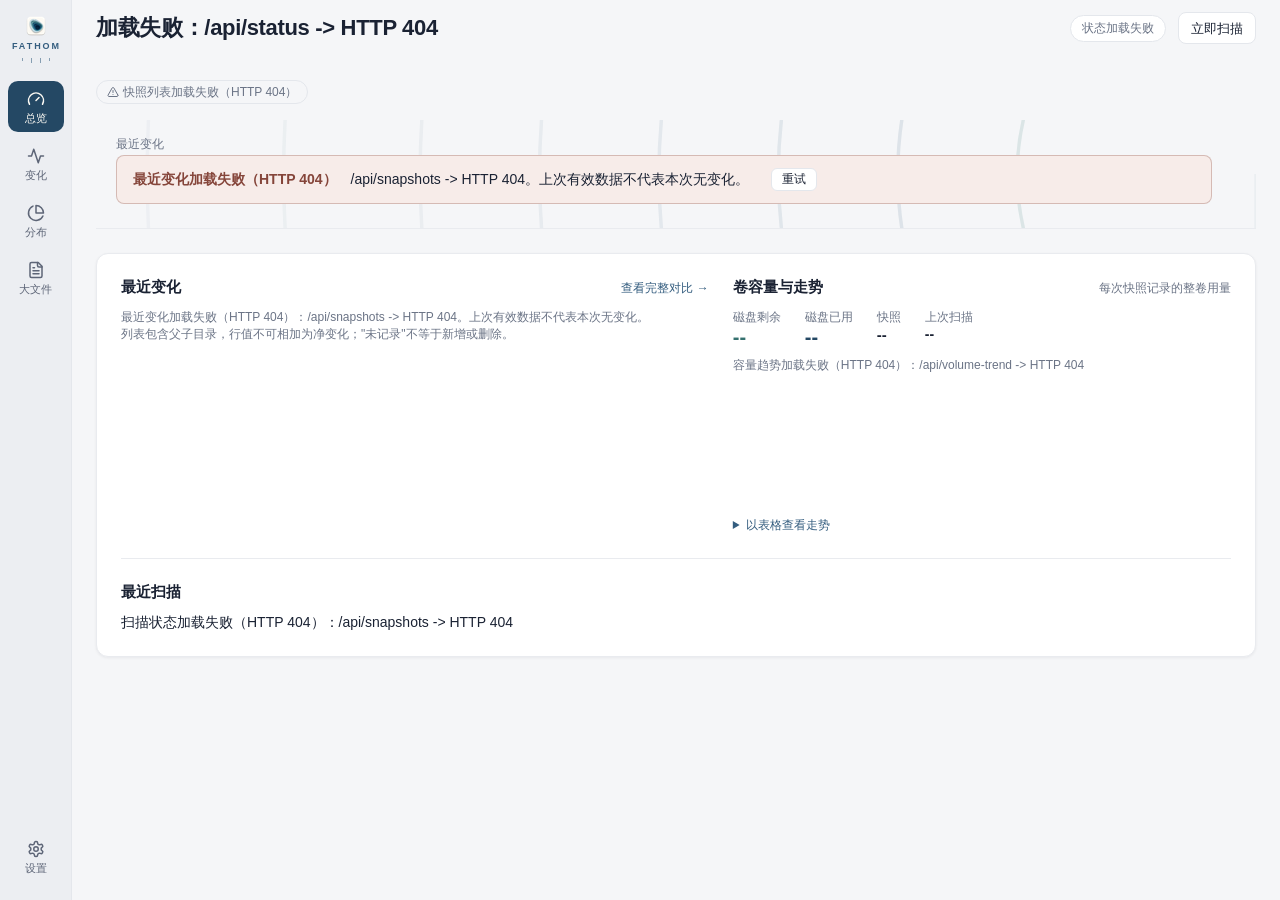
==== frontend/index.html @ 3d3bdd6b "feat(settings): 范围与覆盖分区与首次启用引导 (ISS-156) 设置新增「范围与覆盖」分区（左导航，排在监控之后），消费 ISS-155 的 GET /api/storage/dis" ====
<!DOCTYPE html>
<html lang="zh-CN">
<head>
<meta charset="UTF-8">
<meta name="viewport" content="width=device-width, initial-scale=1.0">
<title>Fathom</title>
<link rel="icon" type="image/svg+xml" href="favicon.svg">
<link rel="apple-touch-icon" href="apple-touch-icon.png">
<link rel="stylesheet" href="style.css">
</head>
<body>
<div class="app-shell">

  <!-- 侧边导航（图标由 icons.js 注入，无 emoji —— DEC-010） -->
  <nav class="sidenav" aria-label="主导航">
    <!-- ISS-085 品牌站位：深度环字标（icons.js 注入）+ 微字标 + 短深度刻度 -->
    <div class="sidenav-brand">
      <div id="brand-icon"></div>
      <span class="brand-word" aria-hidden="true">FATHOM</span>
      <span class="brand-ruler" aria-hidden="true"></span>
    </div>
    <a href="#/overview" data-page="overview" class="nav-item" aria-current="page">
      <span class="nav-icon" data-icon="gauge"></span><span class="nav-label">总览</span>
    </a>
    <a href="#/changes" data-page="changes" class="nav-item">
      <span class="nav-icon" data-icon="activity"></span><span class="nav-label">变化</span>
    </a>
    <a href="#/browse" data-page="browse" class="nav-item">
      <span class="nav-icon" data-icon="pie"></span><span class="nav-label">分布</span>
    </a>
    <a href="#/bigfiles" data-page="bigfiles" class="nav-item">
      <span class="nav-icon" data-icon="fileText"></span><span class="nav-label">大文件</span>
    </a>
    <div class="sidenav-spacer"></div>
    <a href="#/settings" data-page="settings" class="nav-item">
      <span class="nav-icon" data-icon="settings"></span><span class="nav-label">设置</span>
    </a>
  </nav>

  <!-- 主区 -->
  <div class="main-area">
    <!-- ISS-105（ISS-104 候选合同）：页头锚点品牌位与深度刻度带移除——
         与侧栏品牌位相邻重复（审计反例）；页标题 22px 字阶、全局扫描
         按钮降为次级描边（不压当前页主任务，实心主按钮每视口至多一个） -->
    <header class="topbar">
      <h1 id="page-title">总览</h1>
      <div class="topbar-right">
        <span class="scan-badge" id="scan-badge">--</span>
        <button id="btn-scan" class="btn">立即扫描</button>
      </div>
    </header>

    <main class="page-container">

      <!-- ===== 总览（ISS-106：变化优先、状态可见——先回答变化，再给图表证据。
           顺序 = 质量行（数据时间/范围/覆盖）→ 主结论区（28px 一级结论，
           等深线母题全页仅此处）→ 最近变化表（980×640 首屏内）→
           卷容量读数与迷你走势（次级）→ 最近扫描。
           四张等权读数卡按候选合同撤除，磁盘剩余/已用/快照数并入
           卷容量读数行；无快照/单快照/零变化/部分覆盖/请求失败五态
           在主结论区各有独立容器与下一步（等待型不当成失败）。 ===== -->
      <section class="page" id="page-overview">
        <div class="quality-line" id="overview-quality" aria-live="polite" aria-atomic="true"></div>
        <!-- 主结论区：本次比上次变化多少 + 定位入口；等深线背景（R3 母题）
             低对比同心圆自右缘发出，纯装饰、不参与交互（ISS-085 缺口语系） -->
        <div class="conclusion" id="overview-conclusion" data-test="overview-conclusion">
          <div class="brand-contour" aria-hidden="true">
            <svg viewBox="0 0 340 160" preserveAspectRatio="xMaxYMid slice" focusable="false">
              <circle cx="340" cy="80" r="70"  fill="none" stroke="#3e7e7c" stroke-opacity="0.14" stroke-width="1" pathLength="360" stroke-dasharray="310 50" stroke-dashoffset="20"/>
              <circle cx="340" cy="80" r="105" fill="none" stroke="#345d7f" stroke-opacity="0.12" stroke-width="1" pathLength="360" stroke-dasharray="310 50" stroke-dashoffset="20"/>
              <circle cx="340" cy="80" r="140" fill="none" stroke="#345d7f" stroke-opacity="0.105" stroke-width="1" pathLength="360" stroke-dasharray="310 50" stroke-dashoffset="20"/>
              <circle cx="340" cy="80" r="175" fill="none" stroke="#345d7f" stroke-opacity="0.09" stroke-width="1" pathLength="360" stroke-dasharray="310 50" stroke-dashoffset="20"/>
              <circle cx="340" cy="80" r="210" fill="none" stroke="#345d7f" stroke-opacity="0.075" stroke-width="1" pathLength="360" stroke-dasharray="310 50" stroke-dashoffset="20"/>
              <circle cx="340" cy="80" r="245" fill="none" stroke="#345d7f" stroke-opacity="0.06" stroke-width="1" pathLength="360" stroke-dasharray="310 50" stroke-dashoffset="20"/>
              <circle cx="340" cy="80" r="285" fill="none" stroke="#345d7f" stroke-opacity="0.05" stroke-width="1" pathLength="360" stroke-dasharray="310 50" stroke-dashoffset="20"/>
              <circle cx="340" cy="80" r="325" fill="none" stroke="#345d7f" stroke-opacity="0.04" stroke-width="1" pathLength="360" stroke-dasharray="310 50" stroke-dashoffset="20"/>
              <line x1="340" y1="80" x2="340" y2="160" stroke="#345d7f" stroke-opacity="0.05" stroke-width="1"/>
            </svg>
          </div>
          <div class="conclusion-main">
            <div id="conclusion-body" data-test="conclusion-body">
              <p class="conclusion-kicker">最近变化</p>
              <div class="state-wait"><span class="dr-loading" data-dr-spin aria-hidden="true"></span>正在读取最近变化…</div>
            </div>
            <!-- ISS-002A 三类覆盖说明挂载槽：与质量徽章/主结论同屏，不藏在图表或页尾之下 -->
            <div id="overview-coverage-slot" class="conclusion-foot"></div>
          </div>
          <div class="conclusion-actions" id="conclusion-actions"></div>
        </div>
        <!-- ISS-105 表面层级：总览内容收进单张 L1 白卡；内部 L2 分组
             （最近变化 / 卷容量与走势 并排或上下，最近扫描在页脚组） -->
        <div class="surface">
        <div class="ov-grid">
          <div class="panel" id="ov-panel-changes">
            <div class="panel-head">
              <h2 id="overview-summary-title">最近变化</h2>
              <a class="hint link" href="#/changes">查看完整对比 →</a>
            </div>
            <div id="overview-summary"><span class="dr-loading" data-dr-spin aria-hidden="true"></span>加载中…</div>
            <p class="hint" id="overview-summary-foot">列表包含父子目录，行值不可相加为净变化；"未记录"不等于新增或删除。</p>
          </div>
          <div class="panel" id="ov-panel-volume">
            <div class="panel-head"><h2>卷容量与走势</h2><p class="hint">每次快照记录的整卷用量</p></div>
            <!-- 原四张等权读数卡并入此处（ISS-104 候选 #1）；id 保留供 status.js 填充 -->
            <div class="vol-readout">
              <div class="readout"><span class="rl">磁盘剩余</span><span class="rv rv-ok" id="card-free">--</span></div>
              <div class="readout"><span class="rl">磁盘已用</span><span class="rv rv-used" id="card-used">--</span></div>
              <div class="readout"><span class="rl">快照</span><span class="rv rv-s" id="card-snaps">--</span></div>
              <div class="readout"><span class="rl">上次扫描</span><span class="rv rv-s rv-time" id="card-latest">--</span></div>
            </div>
            <div id="chart-volume" class="chart chart-mini"></div>
            <details class="tbl-toggle">
              <summary>以表格查看走势</summary>
              <div id="overview-volume-table" class="tbl-wrap"></div>
            </details>
          </div>
        </div>
        <div class="panel" id="ov-panel-scan">
          <div class="panel-head"><h2>最近扫描</h2></div>
          <div id="overview-scan-note" class="hint-line" aria-live="polite"><span class="dr-loading" data-dr-spin aria-hidden="true"></span>加载中…</div>
        </div>
        </div>
      </section>

      <!-- ===== 变化（ISS-094：页内二级导航——五分区 tab，默认比对明细） ===== -->
      <section class="page hidden" id="page-changes">
        <!-- 横向 tab 条（tabs.js 接线；sticky 在 page-container 顶部，ISS-082 合同不破） -->
        <nav class="page-tabs" aria-label="变化页分区导航" data-test="changes-tabs">
          <button type="button" class="page-tab" data-tab="detail" data-test="changes-tab-detail">比对明细</button>
          <button type="button" class="page-tab" data-tab="grown" data-test="changes-tab-grown">增长最多</button>
          <button type="button" class="page-tab" data-tab="shrunk" data-test="changes-tab-shrunk">缩减最多</button>
          <button type="button" class="page-tab" data-tab="added" data-test="changes-tab-added">新出现</button>
          <button type="button" class="page-tab" data-tab="removed" data-test="changes-tab-removed">消失</button>
        </nav>

        <!-- ISS-107：跨分区共享的对比上下文——基线/对比快照选择、状态行与
             净变化口径在所有明细分区（增长/缩减/新出现/消失）下保持可见，
             在任一分区改选日期都会自动重查，无需返回比对明细。 -->
        <!-- ISS-105 表面层级：tab 条为独立控件条（不套卡），对比上下文、
             各明细分区与页尾历史日报收进单张 L1 白卡，内部用分隔线分组 -->
        <div class="surface">
        <div class="panel diff-context" data-test="changes-diff-context">
          <div class="diff-context-row">
            <div class="controls">
              <label>基线 <select id="sel-a"></select></label>
              <label>对比 <select id="sel-b"></select></label>
            </div>
            <p id="diff-status" class="hint" role="status" aria-live="polite"><span class="dr-loading" data-dr-spin aria-hidden="true"></span>正在加载快照列表…</p>
          </div>
          <div class="net-line" id="changes-net" hidden></div>
        </div>

        <!-- AI 解读（ISS-035C）：位于净变化之后、变化表之前（方案 §7），
             跨明细 tab 常驻——解读绑定的是当前 a→b 区间，与二级 tab 无关。
             七主态（未启用/未分析/发送预览/运行中/完成/失败/过期）由
             changes.js 渲染进 #analysis-body；AI 不可用不影响上方基础事实。 -->
        <div class="panel panel-divided" id="analysis-panel" data-test="analysis-panel" hidden>
          <div class="panel-head">
            <h2><span data-icon-inline="sparkles"></span>AI 解读</h2>
            <p class="hint">由本机解读引擎基于已保存的快照事实生成；只读呈现，不执行模型输出的命令</p>
          </div>
          <div id="analysis-body" data-test="analysis-body">
            <p class="hint"><span class="dr-loading" data-dr-spin aria-hidden="true"></span>解读状态加载中…</p>
          </div>
        </div>

        <section class="page-tab-section" data-tab="detail" data-test="changes-section-detail">
          <div class="panel">
            <div class="panel-head">
              <h2>快照对比</h2>
              <div class="controls">
                <!-- ISS-148：同级筛选走 /api/diff/children 的 filter（all/changed），
                     不在本地重建筛选语义；changed 的隐藏说明由 changes.js 渲染 -->
                <select id="changes-filter" class="ctl-input tree-filter" data-test="changes-filter"
                        aria-label="同级行筛选">
                  <option value="all">全部同级行</option>
                  <option value="changed">仅变化（含变化后代）</option>
                </select>
                <input id="changes-search" class="ctl-input search" type="search"
                       placeholder="按路径过滤当前结果" aria-label="按路径过滤当前对比结果" autocomplete="off">
              </div>
            </div>
            <p class="hint">展开目录逐层看同级变化；点目录名看证据，点箭头展开，聚焦后用面包屑或 Esc 返回上级。</p>
            <!-- ISS-148：聚焦下钻的面包屑（根 → … → 当前聚焦，crumbs 样式复用分布页） -->
            <nav id="tree-crumbs" class="crumbs tree-crumbs" data-test="tree-crumbs" hidden
                 aria-label="当前聚焦位置"></nav>
            <!-- ISS-148：本级目录摘要（聚焦层的父行口径：累计值含全部后代，未知不渲染 0） -->
            <p class="hint tree-parent" id="tree-parent" data-test="tree-parent" hidden></p>
            <!-- ISS-148：筛选/搜索/降级的动态说明（被隐藏方向、只过滤已加载行等） -->
            <p class="hint" id="tree-note" data-test="tree-note" hidden></p>
            <p class="hint" id="changes-foot" hidden>目录大小为累计值（含全部后代），父行与子行不可相加；"未记录"与"首次记录"不是删除或新建的证据。</p>
            <div class="tbl-wrap">
              <table class="tbl tree-tbl" id="changes-table">
                <thead><tr>
                  <th><button class="th-sort" data-sort="name" type="button">目录</button></th>
                  <th class="num"><span class="th-plain">之前</span></th>
                  <th class="num"><button class="th-sort" data-sort="size" type="button">现在</button></th>
                  <th class="num"><button class="th-sort" data-sort="delta" type="button">净变化</button></th>
                  <th>状态</th>
                  <th><span class="visually-hidden">操作</span></th>
                </tr></thead>
                <tbody id="changes-body"></tbody>
              </table>
            </div>
          </div>
        </section>

        <section class="page-tab-section" data-tab="grown" data-test="changes-section-grown" hidden>
          <div class="panel">
            <div class="panel-head">
              <h2 class="grow"><span data-icon-inline="arrowUpRight"></span>增长最多</h2>
              <p class="hint">对比区间内增量最大的目录（Top 12）；行值不可相加为净变化</p>
            </div>
            <div id="chart-grown" class="chart"></div>
            <p class="hint">图表同源数据（Top 12）：</p>
            <table class="tbl" id="tbl-grown-top" aria-label="增长最多目录数据">
              <thead><tr><th>目录</th><th class="num">之前</th><th class="num">现在</th><th class="num">变化</th><th></th></tr></thead><tbody></tbody>
            </table>
          </div>
        </section>

        <section class="page-tab-section" data-tab="shrunk" data-test="changes-section-shrunk" hidden>
          <div class="panel">
            <div class="panel-head">
              <h2 class="shrink"><span data-icon-inline="arrowDownRight"></span>缩减最多</h2>
              <p class="hint">对比区间内减量最大的目录（Top 12）</p>
            </div>
            <div id="chart-shrunk" class="chart"></div>
            <p class="hint">图表同源数据（Top 12）：</p>
            <table class="tbl" id="tbl-shrunk-top" aria-label="缩减最多目录数据">
              <thead><tr><th>目录</th><th class="num">之前</th><th class="num">现在</th><th class="num">变化</th><th></th></tr></thead><tbody></tbody>
            </table>
          </div>
        </section>

        <section class="page-tab-section" data-tab="added" data-test="changes-section-added" hidden>
          <div class="panel">
            <div class="panel-head">
              <h2><span data-icon-inline="plus"></span>新出现的大目录</h2>
              <p class="hint">基线中不存在、对比时已 ≥100MB 的目录；"新出现"不等于新增数据</p>
            </div>
            <table class="tbl" id="tbl-added"><thead><tr><th>目录</th><th>大小</th><th></th></tr></thead><tbody></tbody></table>
          </div>
        </section>

        <section class="page-tab-section" data-tab="removed" data-test="changes-section-removed" hidden>
          <div class="panel">
            <div class="panel-head">
              <h2><span data-icon-inline="trash"></span>消失的目录</h2>
              <p class="hint">基线中存在、对比时已不存在的目录；缺失条目不是删除证据</p>
            </div>
            <table class="tbl" id="tbl-removed"><thead><tr><th>目录</th><th>曾占</th><th></th></tr></thead><tbody></tbody></table>
          </div>
        </section>

        <!-- 历史日报：五分区之外页尾常驻（跨 tab 的历史证据，与当前对比数据源不同） -->
        <div class="panel panel-divided">
          <div class="panel-head"><h2>历史日报</h2><p class="hint">每日扫描后自动生成，可回看任意一天</p></div>
          <div id="report-list" class="report-list"><span class="dr-loading" data-dr-spin aria-hidden="true"></span>加载中…</div>
          <div id="report-view" class="report-view hidden"></div>
        </div>
        </div>
        <!-- 目录详情侧栏（DESIGN：跨页共享，键盘 Esc 关闭，焦点返回触发行）；
             position:fixed 浮层（L3）——置于 surface 之外，避免表面容器的
             containment 改变其包含块 -->
        <aside id="changes-detail" class="changes-detail" hidden aria-label="目录详情"></aside>
      </section>

      <!-- ===== 分布（ISS-094：页内二级导航——分布图 / 目录浏览器两分区 tab；
           ISS-105 两分区收进单张 L1 白卡） ===== -->
      <section class="page hidden" id="page-browse">
        <nav class="page-tabs" aria-label="分布页分区导航" data-test="browse-tabs">
          <button type="button" class="page-tab" data-tab="sunburst" data-test="browse-tab-sunburst">占用分布</button>
          <button type="button" class="page-tab" data-tab="browser" data-test="browse-tab-browser">目录浏览器</button>
        </nav>

        <!-- ISS-159：分布页快照选择——占用分布与目录浏览器共源（两分区都指
             所选快照），默认最新；选择淘汰后可一键恢复 -->
        <div class="browse-snap-bar" data-test="browse-snapshot-bar">
          <label class="hint" for="browse-snap">快照</label>
          <select id="browse-snap" data-test="browse-snapshot-select" aria-label="选择要查看的快照"></select>
          <span class="hint" id="browse-snap-quality" data-test="browse-snapshot-quality"></span>
        </div>

        <div class="surface">
        <section class="page-tab-section" data-tab="sunburst" data-test="browse-section-sunburst">
          <div class="panel">
            <div class="panel-head"><h2 id="sunburst-title">占用分布</h2><p class="hint">点击扇区切换到目录浏览器并定位</p></div>
            <!-- ISS-107：默认图形的快照时点与根；数据不可知时如实显示"未知" -->
            <p class="hint" id="sunburst-context" data-test="sunburst-context">快照上下文加载中…</p>
            <div id="chart-sunburst" class="chart chart-lg"></div>
          </div>
        </section>

        <section class="page-tab-section" data-tab="browser" data-test="browse-section-browser" hidden>
          <div class="panel" id="browser-panel">
          <div class="panel-head">
            <h2>目录浏览器</h2>
            <div id="browser-meta" class="hint">--</div>
          </div>
          <nav class="crumbs" id="crumbs"></nav>
          <div class="browser-layout">
            <div class="browser-table-wrap">
              <table class="tbl" id="tbl-browse">
                <thead><tr><th>目录</th><th class="num">大小</th><th class="num" id="th-delta">较上快照</th><th class="num">占比</th><th></th></tr></thead>
                <tbody></tbody>
              </table>
            </div>
            <div class="browser-side">
              <h3 id="browser-trend-title">目录趋势</h3>
              <div id="chart-browser-trend" class="chart chart-sm"></div>
            </div>
          </div>
          </div>
        </section>
        </div>
        <!-- ISS-159：分布页目录详情（共用组件 distribution 单时点模式；
             position:fixed 浮层与 changes-detail 同理置于 surface 之外） -->
        <aside id="browse-detail" class="changes-detail" hidden aria-label="目录详情（所选快照时点）"></aside>
      </section>

      <!-- ===== 大文件（ISS-094 调研结论：天然单区块——一个查询表即整页，
           不加无意义 tab；与变化/分布的 tab 语言不冲突；ISS-105 单区块
           即单张 L1 白卡；ISS-151 目录详情与本页共用范围/模式/状态，
           查询仅由明确点击发起） ===== -->
      <section class="page hidden" id="page-bigfiles">
        <div class="surface">
        <div class="panel">
          <div class="panel-head">
            <h2>大文件</h2>
            <div class="controls">
              <label>范围 <input type="text" id="bf-path" placeholder="监控根（可留空）" spellcheck="false" style="width:220px" aria-label="查询目录（监控根内的绝对路径，留空为监控根）"></label>
              <label>模式
                <select id="bf-mode" aria-label="大文件查询模式">
                  <option value="recent" selected>近期修改</option>
                  <option value="largest">当前最大</option>
                </select>
              </label>
              <label>近 <input type="number" id="bf-days" value="7" min="1" max="90"> 天</label>
              <label>≥ <input type="number" id="bf-mb" value="100" min="1"> MB</label>
              <button id="btn-bigfiles" class="btn">查询</button>
            </div>
          </div>
          <p class="hint" style="margin:0 0 8px">点「查询」才开始（不后台遍历）；「近期修改」按近 N 天 mtime 过滤，「当前最大」按此刻 st_size 排序、不限修改时间——与历史快照 a→b 区间口径不同。查询进行中离开本页或改范围会自动取消。</p>
          <table class="tbl" id="tbl-bigfiles">
            <thead><tr><th class="num">大小</th><th>修改时间</th><th>文件</th><th></th></tr></thead>
            <tbody></tbody>
          </table>
        </div>
        </div>
      </section>

      <!-- ===== 设置（ISS-087：左导航 + 右 section，「关于」独立） ===== -->
      <section class="page hidden" id="page-settings">
        <div class="settings-layout">
          <!-- 左导航（vanilla JS 切 section；不依赖 hash 路由，URL hash 可选持久化） -->
          <nav class="settings-nav" aria-label="设置分区导航" data-test="settings-nav">
            <button type="button" class="settings-nav-item" data-section="monitoring"
                    aria-current="true" data-test="settings-nav-monitoring">
              <span class="settings-nav-icon" data-icon="scope"></span>
              <span class="settings-nav-label">监控</span>
            </button>
            <button type="button" class="settings-nav-item" data-section="scope"
                    data-test="settings-nav-scope">
              <span class="settings-nav-icon" data-icon="scope"></span>
              <span class="settings-nav-label">范围与覆盖</span>
            </button>
            <button type="button" class="settings-nav-item" data-section="schedule"
                    data-test="settings-nav-schedule">
              <span class="settings-nav-icon" data-icon="clock"></span>
              <span class="settings-nav-label">计划与通知</span>
            </button>
            <!-- ISS-111：权限分区——各权限状态可见 + 一键深链授权（放在
                 「计划与通知」之后、「高级与诊断」之前：前两者是用户级
                 日常设置，高级与诊断/关于是排障与元信息，权限随用户级组） -->
            <button type="button" class="settings-nav-item" data-section="permissions"
                    data-test="settings-nav-permissions">
              <span class="settings-nav-icon" data-icon="shield"></span>
              <span class="settings-nav-label">权限</span>
            </button>
            <!-- ISS-035C：AI 分析分区——Runtime 检测/选择/授权（用户裁决
                 2026-09-29：Claude Code 首推，其余候选如实列出自选）。
                 放在「权限」之后、「高级与诊断」之前：同属用户级日常设置。 -->
            <button type="button" class="settings-nav-item" data-section="analysis"
                    data-test="settings-nav-analysis">
              <span class="settings-nav-icon" data-icon="sparkles"></span>
              <span class="settings-nav-label">AI 分析</span>
            </button>
            <button type="button" class="settings-nav-item" data-section="advanced"
                    data-test="settings-nav-advanced">
              <span class="settings-nav-icon" data-icon="stethoscope"></span>
              <span class="settings-nav-label">高级与诊断</span>
            </button>
            <button type="button" class="settings-nav-item" data-section="about"
                    data-test="settings-nav-about">
              <span class="settings-nav-icon" data-icon="info"></span>
              <span class="settings-nav-label">关于</span>
            </button>
          </nav>

          <!-- 右分区容器：每个 <section> 是一个 IA 分区；
               同一时刻只有一个可见（display 切换不破坏 ISS-082 的滚动合同） -->
          <div class="settings-sections">
            <!-- 监控：监控范围 + 阈值 + 排除（ISS-069 排除列表编辑器挂此处）。
                 ISS-108（ISS-104 候选 #8）：当前值预填输入框、说明就近白话；
                 技术口径（settings.json 位置 / KB 入库含义）收进可展开说明，
                 默认不占主视野。 -->
            <section class="settings-section surface" data-section="monitoring"
                     id="settings-section-monitoring" aria-labelledby="settings-head-monitoring">
              <div class="panel">
                <div class="panel-head">
                  <h2 id="settings-head-monitoring">监控设置</h2>
                  <p class="hint">当前值已填入输入框；改动保存后生效</p>
                </div>
                <form id="config-form" class="config-form" novalidate>
                  <div class="cfg-row">
                    <label for="cfg-scan-root">监控根目录</label>
                    <div class="cfg-field">
                      <input class="ctl-input cfg-wide" id="cfg-scan-root" type="text"
                             autocomplete="off" spellcheck="false" placeholder="例如 /Users/你/项目">
                      <p class="cfg-override" data-test="cfg-scan-root-override" hidden></p>
                      <p class="cfg-desc">要追踪容量变化的文件夹。当前版本只监控一个根目录；
                        更改根目录会形成新数据集，历史对比将中断。</p>
                    </div>
                  </div>
                  <div class="cfg-row">
                    <label for="cfg-min-kb">入库阈值</label>
                    <div class="cfg-field">
                      <span class="cfg-input-unit">
                        <input class="ctl-input" id="cfg-min-kb" type="number" min="0" step="any"
                               autocomplete="off" placeholder="如 5120">
                        <span class="cfg-unit">KB</span>
                      </span>
                      <p class="cfg-desc">小于该值的目录不进入统计。</p>
                      <details class="cfg-details" data-test="cfg-min-kb-details">
                        <summary>这个阈值影响什么？</summary>
                        <p class="cfg-desc">输入单位为 KB（1 MB = 1024 KB）。「入库」指写入本地统计数据库：
                          小于该阈值的目录不进入统计，在变化表中显示为「未记录」——未记录不等于新增或删除。
                          <span data-test="cfg-min-kb-equiv"></span></p>
                      </details>
                    </div>
                  </div>
                  <div class="cfg-actions">
                    <button type="submit" id="btn-config-save" class="btn primary">保存设置</button>
                    <button type="button" id="btn-config-reset" class="btn">恢复默认值</button>
                  </div>
                  <details class="cfg-details" data-test="cfg-storage-details">
                    <summary>设置保存在哪里？保存失败会怎样？</summary>
                    <p class="cfg-desc">保存到本机运行根目录的 settings.json 文件（具体路径见
                      「高级与诊断 → 运行信息」）。保存失败时当前生效值保持不变，输入框会恢复为当前生效值；
                      留空的字段不会被修改；被环境变量或启动参数覆盖的字段会单独标注，保存不会改变其当前生效值；
                      「恢复默认值」只把默认值填入输入框，仍需点击「保存设置」才会写入。</p>
                  </details>
                </form>
                <p id="config-effective" class="hint" hidden></p>
                <p id="config-feedback" class="hint" hidden></p>
              </div>
              <!-- ISS-069 排除列表编辑器挂载点（运行期由 settings.js 注入） -->
              <div id="settings-monitor-extra"></div>
              <!-- ISS-111：原监控分区末尾的「权限与覆盖」卡（ISS-091）数据已
                   迁入「权限」分区，原位置留一行交叉说明，避免两处重复。 -->
              <div class="panel perm-crossref">
                <p class="hint" data-test="perm-crossref-note">最近扫描的读取受限与消失目录情况已移至「权限」分区。</p>
                <button type="button" class="btn perm-crossref-btn" id="btn-goto-permissions"
                        data-test="perm-crossref-goto-btn">前往权限分区</button>
              </div>
            </section>

            <!-- ISS-156 范围与覆盖：容器/卷发现 + 范围选择 + 计划预览 + 保存（只影响下一轮）
                 + 首次启用引导（首扫为独立明确动作）。面板内容由 settings.js 按真实
                 discovery/plan/scope 载荷渲染，静态区只提供壳与无脚本兜底说明。 -->
            <section class="settings-section surface" data-section="scope"
                     id="settings-section-scope" aria-labelledby="settings-head-scope" hidden>
              <div class="panel">
                <div class="panel-head">
                  <h2 id="settings-head-scope">范围与覆盖</h2>
                  <p class="hint">选择要监控的范围与覆盖方式；保存只影响下一轮计划，不会立即扫描</p>
                </div>
                <div id="scope-panel" data-test="scope-panel">
                  <p class="hint">正在读取容器与卷信息…</p>
                </div>
              </div>
            </section>

            <!-- 计划与通知：扫描计划 + 保存确认 + 通知阈值 + 扫描运行历史 + 授权状态 + 后台自启 -->
            <section class="settings-section surface" data-section="schedule"
                     id="settings-section-schedule" aria-labelledby="settings-head-schedule" hidden>
              <div class="panel">
                <div class="panel-head">
                  <h2 id="settings-head-schedule">计划与通知</h2>
                  <p class="hint">扫描时间与低空间提醒阈值</p>
                </div>
                <form id="schedule-form" class="config-form" novalidate>
                  <div class="cfg-row">
                    <label for="cfg-scan-time">计划时间</label>
                    <div class="cfg-field">
                      <input class="ctl-input" id="cfg-scan-time" type="text" inputmode="numeric"
                             autocomplete="off" placeholder="如 21:30">
                      <p class="cfg-desc">每天在这个时间自动扫描；修改保存后，已安装的后台计划需重新安装才按新时间运行。</p>
                    </div>
                  </div>
                  <div class="cfg-row">
                    <label for="cfg-free-alert-gb">低空间提醒阈值</label>
                    <div class="cfg-field">
                      <span class="cfg-input-unit">
                        <input class="ctl-input" id="cfg-free-alert-gb" type="number" min="0" step="any"
                               autocomplete="off" placeholder="如 10">
                        <span class="cfg-unit">GB</span>
                      </span>
                      <p class="cfg-desc">磁盘剩余空间低于该值时发出提醒；只影响提醒，不改变采集的数据。</p>
                    </div>
                  </div>
                  <div class="cfg-actions">
                    <button type="submit" id="btn-schedule-save" class="btn primary">保存计划与通知</button>
                  </div>
                </form>
              </div>
              <!-- 扫描运行历史（ISS-028 m3）+ 权限与覆盖（ISS-002A）+ 后台自启（ISS-010B）挂载点 -->
              <div id="settings-schedule-extra">
                <div class="panel">
                  <div class="panel-head"><h2>扫描运行历史</h2><p class="hint">最近 5 条扫描结果、来源与说明</p></div>
                  <div id="scan-history" class="hint-line"><span class="dr-loading" data-dr-spin aria-hidden="true"></span>加载中…</div>
                </div>
              </div>
            </section>

            <!-- 权限（ISS-111）：各权限当前状态 + 一键深链授权。三项卡由
                 settings.js 注入 #settings-permissions-extra（与既有面板同模式）：
                 完全磁盘访问（只读探测三态 + 最近扫描受限/消失引用）、通知
                 （最近一次扫描 notification_status）、后台计划（交叉引导，
                 不重复实现）。深链经既有 opener 权限；浏览器态降级为路径文字。 -->
            <section class="settings-section surface" data-section="permissions"
                     id="settings-section-permissions" aria-labelledby="settings-head-permissions" hidden>
              <div class="panel">
                <div class="panel-head">
                  <h2 id="settings-head-permissions">权限</h2>
                  <p class="hint">各权限的当前状态与授权入口；macOS 不允许应用自提权，授权需你在系统设置完成</p>
                </div>
              </div>
              <div id="settings-permissions-extra"></div>
            </section>

            <!-- AI 分析（ISS-035C）：检测/选择/授权由 settings.js 注入
                 #settings-analysis-extra（与既有面板同模式）。检测只经用户
                 点击触发；候选按后端能力门如实展示，不隐藏不可用项。 -->
            <section class="settings-section surface" data-section="analysis"
                     id="settings-section-analysis" aria-labelledby="settings-head-analysis" hidden>
              <div class="panel">
                <div class="panel-head">
                  <h2 id="settings-head-analysis">AI 分析</h2>
                  <p class="hint">变化页的 AI 解读由本机命令行引擎完成；在此检测可用引擎并授权使用</p>
                </div>
              </div>
              <div id="settings-analysis-extra"></div>
            </section>

            <!-- 高级与诊断：ISS-083 折叠区原样迁入；运行信息表 + 服务管理面板在此 section 下 -->
            <section class="settings-section surface" data-section="advanced"
                     id="settings-section-advanced" aria-labelledby="settings-head-advanced" hidden>
              <!-- 运行信息表（ISS-016A）+ 服务管理面板均经 settings.js 注入到此容器；
                   浏览器/开发态全量渲染，打包态按 ISS-083 收进折叠区 -->
              <div id="settings-advanced-extra">
                <div class="panel">
                  <div class="panel-head"><h2>运行信息</h2><p class="hint">来自本地服务的实际值，不含硬编码</p></div>
                  <table class="tbl" id="settings-table"><tbody></tbody></table>
                </div>
                <div class="panel">
                  <div class="panel-head"><h2>服务管理</h2></div>
                  <div class="settings-actions">
                    <p class="hint">定时扫描与常驻服务由 launchd 管理（com.maoscripts.fathom-*）。</p>
                    <p class="hint">卸载：<code>.venv/bin/python -m fathom uninstall</code>；重装：<code>install</code>。</p>
                    <p class="hint">修改计划时间后需重装计划才生效；数据与日报的实际位置见上方「运行信息」。</p>
                  </div>
                </div>
                <!-- ISS-089：页脚移除后，「API 文档」以一行小链接收进高级与
                     诊断区末尾——开发诊断入口，非日常内容（原页脚还带有
                     「本地运行 · 数据不出本机」文案，属营销性重复，不再保留） -->
                <p class="hint advanced-docs-link">
                  <a href="/docs" target="_blank" rel="noopener">API 文档</a>（本地服务的开发诊断用接口说明）
                </p>
              </div>
            </section>

            <!-- 关于：应用图标（位图）+ 版本 + 检查更新 + 项目简介 + 许可证 + 作者 -->
            <section class="settings-section surface" data-section="about"
                     id="settings-section-about" aria-labelledby="settings-head-about" hidden>
              <div class="panel about-panel" data-test="about-panel">
                <div class="about-head">
                  <!-- ISS-105：关于区 64px 品牌位改用正式应用图标位图
                       （app.js 经 [data-brand-img] 注入，icons.js brandImg） -->
                  <span class="about-mark" data-brand-img data-brand-size="64" aria-hidden="true"></span>
                  <div class="about-titles">
                    <h2 id="settings-head-about">关于 Fathom</h2>
                    <p class="about-version" data-test="about-version">Fathom <span data-test="about-version-num">—</span></p>
                  </div>
                </div>
                <p class="hint about-blurb">
                  macOS 目录容量历史追踪工具：记录哪些目录在增长，把最近变化与历史证据放在一起，
                  帮助理解空间去向。所有数据只存在你的机器上。
                </p>
                <!-- ISS-108：每项 = 键 + 值容器两节点成组（.about-meta-val 包住
                     值与附注）。修前 .about-meta li { display: contents } 把许可证
                     的三节点摊平进两列 grid，附注落入下一行键列，后续各项对角错位
                     （verify-results/ux-ui-audit-20260926/about-grid.json）。 -->
                <!-- ISS-108 + 09-27 走查裁决：作者信息（键值成组列表）与微信
                     二维码拆分为两个独立块——列表在左，二维码块在右（Folia
                     AboutSection 同款布局；窄视口换行不挤压）。 -->
                <div class="about-author-body">
                  <ul class="about-meta" data-test="about-meta">
                    <li>
                      <span class="about-meta-key">许可证</span>
                      <span class="about-meta-val">
                        <a href="../LICENSE" target="_blank" rel="noopener">Apache-2.0</a>
                        <span class="hint">（仓库根 LICENSE）</span>
                      </span>
                    </li>
                    <li>
                      <span class="about-meta-key">第三方声明</span>
                      <span class="about-meta-val">
                        <a href="https://github.com/cat-xierluo/Fathom/blob/main/NOTICES" target="_blank" rel="noopener">NOTICES</a>
                      </span>
                    </li>
                    <li>
                      <span class="about-meta-key">仓库</span>
                      <span class="about-meta-val">
                        <a href="https://github.com/cat-xierluo/Fathom" target="_blank" rel="noopener">cat-xierluo/Fathom</a>
                      </span>
                    </li>
                    <li>
                      <span class="about-meta-key">作者</span>
                      <span class="about-meta-val">杨卫薪律师</span>
                    </li>
                    <li>
                      <span class="about-meta-key">GitHub</span>
                      <span class="about-meta-val">
                        <a href="https://github.com/cat-xierluo" target="_blank" rel="noopener">github.com/cat-xierluo</a>
                      </span>
                    </li>
                  </ul>
                  <div class="about-wechat-card">
                    <img class="about-wechat-qr" src="assets/wechat-qr.png" width="96" height="96"
                         alt="微信二维码" loading="lazy"/>
                    <span class="about-wechat-label">微信 <span class="hint">ywxlaw</span></span>
                  </div>
                </div>
                <!-- 应用更新区（ISS-040B）从原 settings.js 的 updater 面板迁入 -->
                <div class="about-divider"></div>
                <div id="settings-about-extra"></div>
              </div>
            </section>
          </div>
        </div>
      </section>

    </main>
  </div>
</div>

<script src="vendor/echarts.min.js"></script>
<!-- 无构建链：原生 ES modules（ISS-027），模块文件全部本地同源 -->
<script type="module" src="app.js"></script>
</body>
</html>
---- frontend/style.css ----
/* Fathom v0.3 · R3 测深视觉签名（视觉合同见 docs/DESIGN.md「原型第三轮」，ISS-072）
 * 品牌色：低饱和「海沟蓝—矿物青」，仅用于主动作/当前选择/深度环；
 * 禁 emoji 与写实海洋元素。
 *
 * ISS-105 组件一致性落地（ISS-104 候选合同 + 用户 2026-09-27 四裁决）：
 *  - 品牌位：主窗口侧栏 24px 与关于页 64px 改用正式应用图标位图
 *    （frontend/assets/brand-icon-*.png，icons.js brandImg() 注入）；
 *    页头锚点/页头刻度带/h2 前刻度/四卡下装饰横线按候选移除；
 *    tray/favicon/加载环仍为深度环矢量（DEC-023 分工）。
 *  - 选中态两级：一级导航深潭墨实底保留（全站唯一深色选中态，
 *    ISS-092 用户认可）；二级（内容页 tab/设置分区）= 浅品牌底
 *    rgba(52,93,127,.10) + 海沟蓝文字（2026-09-27 用户走查裁决：
 *    去除短刻度竖线）。
 *  - 按钮族：实心主按钮 36px 每视口至多一个（归属当前页主任务）；
 *    全局扫描与排除列表保存固定次级描边 32px。
 *  - 字阶 token：display 28 / h1 22 / h2 15 / body 14 / table 13 / hint 12
 *    （9px 仅品牌位字标、11px 导航标签）；间距 8pt 栅格 --sp*。
 *  - 表面层级：L0 --bg → L1 每页一张白卡（.surface）→ L2 分组靠
 *    hairline 分隔线，不再各自套白卡描边 → L3 浮层。
 *
 * 语义色（ISS-084）：全部从 DEC-023 深潭色彩体系派生，低饱和仪器风，
 * 不再使用游离于体系外的鲜红/鲜绿：
 *  - 增长 --grow   沉积赭 #7c563c：海沟蓝(210°)的暖对位(≈25°)，饱和度/
 *                  明度对齐矿物青；「需关注但克制」。
 *  - 缩减/成功 --ok 深矿物青 #35716f：矿物青加深一档的文本安全档；
 *                  「释放/确认」同属矿物青族。
 *  - 已用 --used   深潭墨 #244864：海沟蓝向午夜蓝(#0f2a3d)方向加深 40%；
 *                  「数据事实，不警示」。
 *  - 告警 --alert  赭红 #9a4f3b：沉积赭同族偏红一档；磁盘低空间/将满时才出现。
 *  - 警告 --warn   深琥珀 #7a5c2e：部分覆盖/未记录等中间态。
 *  - 错误 --danger 铁锈红 #85453a：告警族再加深；失败/受限/表单错误。
 * 磁盘剩余正常态 = 矿物青文本档（见 #card-free）；仅低于阈值切换 --alert。
 * 文本语义色对白底对比度均 ≥4.5:1（见 PR 对照表）；图形/圆点用途另注。 */

:root {
  --bg: #f5f6f8;
  --card: #ffffff;
  --sidebar: #eceef2;        /* 侧栏材质：与工作区轻微背景差异（R3） */
  --border: #e4e7ec;
  --hairline: #e9ebef;       /* ISS-105：L1 白卡边线/L2 分组分隔线（ISS-104 候选 token） */
  --text: #1a2233;
  --muted: #6b7486;
  /* 品牌强调（低饱和）：海沟蓝承担主动作/当前选择/深度环主体，
   * 矿物青只作深度环的探针与刻度点缀 */
  --trench: #345d7f;
  --mineral: #3e7e7c;
  --primary: #345d7f;
  /* 语义色（ISS-084 派生说明见文件头注释） */
  --grow: #7c563c;           /* 增长：沉积赭（海沟蓝暖对位） */
  --ok: #35716f;             /* 成功/缩减：深矿物青（mineral 文本档） */
  --used: #244864;           /* 磁盘已用：深潭墨（trench→午夜蓝 40%） */
  --alert: #9a4f3b;          /* 低空间告警：赭红 */
  --warn: #7a5c2e;           /* 中间态警告：深琥珀 */
  --warn-dot: #b08a3e;       /* 警告圆点：琥珀亮档（非文本） */
  --danger: #85453a;         /* 错误：铁锈红 */
  --sel: #e8edf2;
  --nav-idle-fg: #5d6577;   /* ISS-095 导航非选中专用：--muted 加深一档，对侧栏 #eceef2 5.03:1 / 白卡 5.84:1（均 ≥4.5:1；--muted 原为 4.05:1） */
  --nav-active-fg: #fcfaf4;  /* ISS-092 导航选中深底前景：象牙白，对 --used 对比 9.2:1 */
  --shadow: 0 1px 3px rgba(16, 24, 40, 0.06);
  --sidenav-w: 72px;
  /* ISS-105 字阶 token（ISS-104 候选合同，对齐 DESIGN「视觉系统目标」既有刻度） */
  --fs-display: 28px;  /* 主结论数字（每页至多一处，归 ISS-106 总览层级） */
  --fs-h1: 22px;       /* 页标题 */
  --fs-h2: 15px;       /* 区块标题（无刻度前缀） */
  --fs-body: 14px;     /* 正文 */
  --fs-table: 13px;    /* 表体/按钮/输入框 */
  --fs-hint: 12px;     /* 辅助口径/表头/脚注（9px 仅品牌位字标） */
  /* ISS-105 间距 token（8pt 栅格；--sp5 20px 为半步，候选合同 conclusion
   * padding 用——ISS-104 候选 token 表原文） */
  --sp1: 4px; --sp2: 8px; --sp3: 12px; --sp4: 16px; --sp5: 20px; --sp6: 24px; --sp8: 32px;
  /* 二级选中态浅品牌底（ISS-104 候选：--primary 同源派生用法，非新色；
   * 2026-09-27 用户走查裁决：去除短刻度竖线，仅保留此底 + 海沟蓝文字） */
  --subsel-bg: rgba(52, 93, 127, 0.10);
}

* { box-sizing: border-box; }

/* ISS-082：应用壳固定布局。文档级滚动归零（html/body 不可滚），
 * 只有 .page-container 内容区独立滚动，约束以下布局问题：
 *  1) app-shell(100vh) 之外还有页脚，文档恒比视口高一截，
 *     短内容页也能滚出内容范围出现空白（含 WebView 橡皮筋放大）；
 *  2) 侧栏原先 sticky 的约束底边是 app-shell 底边，滚动进入页脚段
 *     时被顶出视口，按钮随文档滚动位移。 */
/* ISS-114：固定根布局避免文档滚动，CSS none 约束支持该属性的引擎。
 * WKWebView 原生回弹由桌面壳另作能力检测和初始化；此布局规则本身
 * 不能证明 macOS 物理手势不会带动整个 WebView。 */
html, body {
  position: fixed;
  inset: 0;
  width: 100%;
  height: 100%;
  overflow: hidden;
  overscroll-behavior: none;
}

body {
  margin: 0;
  background: var(--bg);
  color: var(--text);
  font-family: -apple-system, BlinkMacSystemFont, "PingFang SC", "Helvetica Neue", sans-serif;
  font-size: 14px;
  font-variant-numeric: tabular-nums;  /* 仪器风：全站数字等宽对齐（ISS-072） */
}

/* ===== 图标（内联 SVG，DEC-010：无 emoji） ===== */

.icon {
  display: inline-flex; align-items: center; justify-content: center;
  vertical-align: -2px; flex: none;
}
.icon svg { width: 100%; height: 100%; display: block; }

/* ISS-105 品牌站位：侧栏（主窗口唯一品牌位）= 正式应用图标位图 24px
 * + 微字标 + 短深度刻度，全部纯装饰；位图由 app.js 注入（#brand-icon，
 * icons.js brandImg()，srcset 2x 资产保证高 DPR 轮廓可辨）。 */
.sidenav-brand {
  display: flex; flex-direction: column; align-items: center; justify-content: center;
  gap: 4px; margin-bottom: 12px; color: var(--trench);
}
.brand-word {
  font-size: 9px; font-weight: 600; letter-spacing: 0.22em; text-indent: 0.22em; /* 字距补偿：末字符字距收回使视觉居中 */
  color: var(--trench); user-select: none; line-height: 1;
}
/* 短深度刻度（R3 母题，候选收敛后刻度母题三处之一）：4 根等距竖刻度，
 * 两侧短中间长——测深标尺片段 */
.brand-ruler {
  width: 28px; height: 5px; margin-top: 3px; opacity: 0.55;
  background:
    linear-gradient(var(--trench), var(--trench)) left 0 top 0 / 1px 3px no-repeat,
    linear-gradient(var(--trench), var(--trench)) left 9px top 0 / 1px 5px no-repeat,
    linear-gradient(var(--trench), var(--trench)) left 18px top 0 / 1px 5px no-repeat,
    linear-gradient(var(--trench), var(--trench)) right 0 top 0 / 1px 3px no-repeat;
}
/* 品牌位图（ISS-105）：正式应用图标（squircle 自带透明圆角），容器只管
 * 尺寸；不叠加任何染色/动画 */
#brand-icon .brand-img { display: block; }
.nav-icon { display: flex; align-items: center; justify-content: center; height: 20px; }

/* ===== 应用壳：侧导航 + 主区（ISS-082：固定壳，内容区独立滚动） ===== */

.app-shell { display: flex; height: 100%; }

.sidenav {
  width: var(--sidenav-w);
  background: var(--sidebar);
  border-right: 1px solid var(--border);
  display: flex; flex-direction: column; align-items: center;
  padding: 14px 0 18px; gap: 6px;
  /* ISS-082：不再依赖 sticky 补偿——壳不可滚，侧栏在任何内容高度与
   * 滚动位置下零位移 */
  height: 100%; flex: none;
}
.sidenav-spacer { flex: 1; }
.nav-item {
  display: flex; flex-direction: column; align-items: center; gap: 2px;
  width: 56px; padding: 8px 0 6px;
  border-radius: 10px; text-decoration: none;
  /* ISS-095：非选中文字/图标改导航专用色（--muted 4.05:1 → 5.03:1），
   * 11px 小字按 WCAG AA 文本档 ≥4.5:1 收紧；hover/选中态见下方规则 */
  color: var(--nav-idle-fg);
  font-size: 11px;
}
.nav-item:hover { background: var(--bg); color: var(--text); }
/* ISS-092 选中态深色背景块（用户 2026-09-24 反馈：灰竖线+微背景指示太弱，
 * 指示主体改由背景色承担）：深潭墨实底（--used）+ 象牙白文字/图标
 * （--nav-active-fg，对比 9.2:1 ≥4.5:1）；hover 保持浅底（上方规则），
 * 与深底选中明确分层。显式补 [aria-current]:hover 一档：选中项被悬停时
 * 不回浅——不依赖规则书写顺序，未来插入规则不改变该语义。
 * 取舍：移除 085 的 2px 深度条——负偏移标线在圆角块外侧，与深色块分离
 * 形成双重指示；深度条母题仍保留于表格行/日报项（见下方规则）。 */
.nav-item[aria-current],
.nav-item[aria-current]:hover {
  background: var(--used);
  color: var(--nav-active-fg);
}
.nav-icon { font-size: 18px; }

.main-area { flex: 1; min-width: 0; display: flex; flex-direction: column;
  height: 100%; overflow: hidden; }

/* ISS-089 分隔规范（设置页页头修正，全站同一条壳规则）：
 * 壳的横向边界（topbar↔内容区）不用线切割——topbar 是内容表面上的
 * 标题行，背景与工作区统一（--bg），下方的圆角卡自带 1px 边框 + 阴影
 * 边界。壳的纵向边界（sidenav↔主区）仍用细线，见 .sidenav 的 border-right。
 * ISS-105（ISS-104 候选）：页头锚点品牌位与深度刻度带移除（与侧栏品牌
 * 位相邻重复，审计反例）；页标题升至 22px 字阶，扫描为次级描边按钮。 */
.topbar {
  display: flex; align-items: center; justify-content: space-between;
  gap: 12px;
  padding: 12px 24px;
  background: var(--bg);
  flex: none;
}
.topbar h1 {
  margin: 0; font-size: var(--fs-h1); font-weight: 640;
  letter-spacing: -0.015em; line-height: 1.15; min-width: 0;
}
.topbar-right { display: flex; align-items: center; gap: 12px; }
.scan-badge {
  font-size: var(--fs-hint); color: var(--muted);
  background: var(--card); border: 1px solid var(--border);
  padding: 4px 11px; border-radius: 999px;
  white-space: nowrap;
}
.scan-badge.running { color: var(--primary); border-color: var(--primary); }

/* ISS-073：扫描中的旋转深度环指示。SVG 只在 running 态进入/离开时增删一次，
 * 轮询 tick 的文本更新不重建元素，动画因此不被打断；prefers-reduced-motion
 * 时保持静止（环仍显示，作视觉占位）。 */
.scan-badge .badge-ring {
  display: inline-block;
  width: 12px; height: 12px;
  vertical-align: -2px;
  margin-right: 6px;
}
.scan-badge .badge-ring svg { display: block; width: 100%; height: 100%; }
.scan-badge.running .badge-ring .dr-ring,
.scan-badge.running .badge-ring .dr-probe,
.scan-badge.running .badge-ring .dr-tick { stroke: currentColor; }
@media (prefers-reduced-motion: no-preference) {
  .scan-badge.running .badge-ring svg { animation: badge-spin 1.6s linear infinite; }
}
@keyframes badge-spin { to { transform: rotate(360deg); } }

/* ISS-085 区域加载环：深度环缩小版承担「测深进行中」语义（DESIGN 允许
 * 深度环用于加载/扫描状态）。与 badge-ring 同合同：1.6s 线性旋转，
 * prefers-reduced-motion 时静止（环仍显示作占位）；几何由挂载方注入
 * （app.js 静态占位 / bigfiles.js 查询行，均出自 icons.js brandRing） */
.dr-loading {
  display: inline-flex; align-items: center; justify-content: center;
  width: 14px; height: 14px; margin-right: 6px;
  vertical-align: -2px; color: var(--trench);
}
.dr-loading svg { width: 100%; height: 100%; display: block; }
.dr-loading .dr-probe, .dr-loading .dr-tick { stroke: var(--mineral); }
@media (prefers-reduced-motion: no-preference) {
  .dr-loading svg { animation: badge-spin 1.6s linear infinite; }
}

/* ISS-082：唯一滚动容器——内容区独立滚动；min-height:0 使 flex 子项
 * 允许收缩，否则 overflow 不生效。none 同时禁止滚动链和内容边界
 * 回弹，保留区内正常滚动；原生壳边界另行设置。ISS-105：工作区内边距对齐
 * 8pt 栅格 24px（ISS-104 候选） */
.page-container {
  padding: var(--sp6) var(--sp6) 40px; max-width: 1280px; width: 100%; margin: 0 auto;
  flex: 1; min-height: 0; overflow-y: auto; overscroll-behavior: none;
}
.page.hidden { display: none; }

/* ===== 按钮族（ISS-105 / ISS-104 候选合同） =====
 * 次级（默认 .btn）：白底描边 32px——全局扫描、排除列表保存、恢复默认、
 * 各类行级动作；主（.btn.primary）：海沟蓝实心 36px，每视口至多一个、
 * 归属当前页主任务（监控分区「保存设置」/计划分区「保存计划与通知」/
 * 更新流程「下载并安装」）；确认浮层（L3）内的确认动作亦用主按钮。 */

.btn {
  display: inline-flex; align-items: center; justify-content: center; gap: 6px;
  height: 32px;
  border: 1px solid var(--border); background: var(--card); color: var(--text);
  padding: 0 12px; border-radius: 8px; cursor: pointer;
  font-size: var(--fs-table); font-family: inherit; line-height: 1;
}
.btn:hover { background: var(--bg); border-color: var(--primary); color: var(--primary); }
.btn:focus-visible { outline-offset: 1px; }
.btn.primary {
  height: 36px; padding: 0 18px;
  font-size: var(--fs-body); font-weight: 590;
  background: var(--primary); border-color: var(--primary); color: #fff;
}
.btn.primary:hover { opacity: 0.9; }
.btn:disabled { opacity: 0.5; cursor: not-allowed; }
.btn-mini {
  border: 1px solid var(--border); background: var(--card);
  width: 26px; height: 24px; border-radius: 6px; cursor: pointer; font-size: 11px;
  opacity: 0; transition: opacity 0.12s;
}
tr:hover .btn-mini { opacity: 1; }
.btn-mini:hover { border-color: var(--primary); }
/* ISS-093：对比失败态在状态行内联的「重试」小按钮（确认按钮已移除，
 * 其失败重试语义收拢到失败态）。 */
.diff-retry {
  border: 1px solid var(--border); background: var(--card); color: var(--text);
  margin-left: 8px; padding: 2px 10px; border-radius: 6px; cursor: pointer;
  font-size: 12px; vertical-align: middle;
}
.diff-retry:hover { border-color: var(--primary); color: var(--primary); }

/* ===== 总览主结论区（ISS-106 · ISS-104 候选 #1/#6） =====
 * 顺序合同：质量行（数据时间/范围/覆盖）→ 主结论（28px headline，每页唯一
 * display 刻度；等深线母题全页仅此处）→ 最近变化表（980×640 首屏内）→
 * 卷容量读数与迷你走势（次级）→ 最近扫描。 */
.conclusion {
  position: relative;
  display: flex; flex-wrap: wrap; align-items: center;
  gap: var(--sp4) var(--sp6);
  padding: var(--sp4) var(--sp5);
  margin-bottom: var(--sp6);
  border-bottom: 1px solid var(--hairline);
  overflow: hidden;
}
.conclusion-main { min-width: 240px; flex: 1; }
/* 等深线背景在其上：内容面抬一层，弧线只作环境纹理不穿过文字/控件
 * （候选合同 .conclusion > * 同规则） */
.conclusion > .conclusion-main,
.conclusion > .conclusion-actions { position: relative; z-index: 1; }
.conclusion-kicker { margin: 0 0 2px; color: var(--muted); font-size: var(--fs-hint); }
.conclusion-headline {
  margin: 0;
  font-size: var(--fs-display);
  font-weight: 680;
  letter-spacing: -0.015em;
  line-height: 1.2;
  font-variant-numeric: tabular-nums;
}
.conclusion-headline.delta-grow { color: var(--grow); }
.conclusion-headline.delta-shrink { color: var(--ok); }
.conclusion-sub { margin: 6px 0 0; color: var(--text); font-size: var(--fs-body); max-width: 62ch; }
.conclusion-actions { display: flex; gap: var(--sp2); flex-wrap: wrap; align-items: center; }
/* 覆盖说明槽：独占 conclusion-main 内一行为（在 sub 之下，不与状态互踩） */
.conclusion-foot { margin-top: var(--sp2); }
.conclusion-foot:empty { margin-top: 0; }

/* 五态容器（ISS-106 验收 2）：等待型（bg 块）与错误型（--danger 派生浅红底）
 * 分离——正常等待（无快照/单快照）不伪装成失败；两者不复用同一容器。
 * 浅底与 .quality-chip.ok/.warn 同口径（DEC-023 体系内语义色派生，非新色板）。 */
.state-wait {
  display: flex; flex-wrap: wrap; align-items: center; gap: 6px 14px;
  padding: var(--sp3) var(--sp4); border-radius: 8px;
  background: var(--bg); border: 1px solid var(--hairline);
  color: var(--text); font-size: var(--fs-body);
}
.state-wait .sw-title { font-weight: 600; }
.state-wait .sw-note { color: var(--muted); font-size: var(--fs-hint); flex-basis: 100%; margin: 0; }
.state-error {
  display: flex; flex-wrap: wrap; align-items: center; gap: 6px 14px;
  padding: var(--sp3) var(--sp4); border-radius: 8px;
  background: #f7ece9; border: 1px solid rgba(133, 69, 58, 0.30);
  color: var(--text); font-size: var(--fs-body);
}
.state-error .se-title { color: var(--danger); font-weight: 600; }
.state-error .se-note { color: var(--muted); font-size: var(--fs-hint); flex-basis: 100%; margin: 0; }

/* ===== 卡片与面板 ===== */

/* 总览主结论背景等深线（R3，候选收敛后等深线母题唯一保留位）：低对比
 * 同心圆自右缘发出、向内渐弱；绝对定位不参与布局、pointer-events 关闭；
 * 显现 200ms（reduced-motion 下关闭）。ISS-106：随主结论区迁移，不再
 * 挂在四读数卡容器上（四卡已按候选并入卷容量读数行）。 */
.brand-contour {
  position: absolute; inset: 0;
  overflow: hidden;
  pointer-events: none;
  animation: contour-in 0.2s ease-out;
}
.brand-contour svg { width: 100%; height: 100%; display: block; }
@keyframes contour-in { from { opacity: 0; } }
@media (prefers-reduced-motion: reduce) {
  .brand-contour { animation: none; }
}
/* ISS-106：原 .cards 四卡容器撤除（候选 #1——磁盘剩余/已用/快照数并入
 * 卷容量读数行）；.card 卡片样式保留供其它潜在网格使用。 */
.card {
  background: var(--card); border: 1px solid var(--hairline); border-radius: 12px;
  padding: var(--sp3) var(--sp4); box-shadow: var(--shadow);
}
.card-label { margin: 0; color: var(--muted); font-size: var(--fs-hint); }
.card-value { margin: 6px 0 0; font-size: 22px; font-weight: 600; font-variant-numeric: tabular-nums; }
.card-value.small { font-size: 15px; }
/* 磁盘状态（ISS-084）：已用=深潭墨（数据事实，不警示）；剩余正常态=
 * 深矿物青（体系蓝青）；两者仅在越阈时由 status.js 叠加 .warn 切赭红告警。
 * id 选择器优先级高于 .rv/.card-value.warn，告警覆盖按 id 写足特异性 */
#card-used { color: var(--used); }
#card-free { color: var(--ok); }
#card-free.warn, #card-used.warn, .card-value.warn { color: var(--alert); }

/* 卷容量读数行（ISS-104 候选：读数前置，先读数后图形） */
.vol-readout {
  display: flex; flex-wrap: wrap; gap: var(--sp3) var(--sp6);
  margin-bottom: var(--sp2);
  align-items: baseline;
}
.readout .rl { color: var(--muted); font-size: var(--fs-hint); display: block; }
.readout .rv { font-size: 20px; font-weight: 600; font-variant-numeric: tabular-nums; }
.readout .rv-ok { color: var(--ok); }
.readout .rv-used { color: var(--used); }
.readout .rv-s { font-size: 15px; font-weight: 600; color: var(--text); }
.readout .rv-time { font-size: 14px; }

/* ===== 表面层级（ISS-105 / ISS-104 候选合同 #5） =====
 * L0 窗口底 --bg → L1 每页一张白卡（.surface：hairline 边 + 弱阴影 +
 * 圆角 12 + 内边距 24）→ L2 分组（.panel：透明，靠 hairline 分隔线与
 * 24px 间距分组，不再各自套白卡描边）→ L3 浮层（详情侧栏/确认层）。
 * .panel 自 ISS-105 起只作为 L2 分组出现在 .surface 内（五页标记已收口，
 * 设置页注入面板亦然）；containment 上移到 .surface 一层。 */
.surface {
  background: var(--card);
  border: 1px solid var(--hairline);
  border-radius: 12px;
  box-shadow: var(--shadow);
  padding: var(--sp6);
  contain: layout;
}
.panel {
  background: transparent;
  border: none;
  border-radius: 0;
  box-shadow: none;
  padding: 0;
  margin-bottom: 0;
}
/* L2 相邻分组：24px 间距 + hairline 分隔线 */
.surface > .panel + .panel,
.surface > .panel.panel-divided,
.surface > .page-tab-section { margin-top: var(--sp6); }
.surface > .panel + .panel,
.surface > .panel.panel-divided { padding-top: var(--sp6); border-top: 1px solid var(--hairline); }
/* 变化页：共享对比上下文与其下分区之间分隔；分区组随 tab 显隐，
 * 顶部间距恒定即可 */
.surface > .diff-context { padding-bottom: var(--sp4); border-bottom: 1px solid var(--hairline); }
/* 总览：ov-grid（最近变化 + 卷容量）与其后「最近扫描」panel 之间分隔
 * （ISS-106：scan panel 的相邻兄弟是 .ov-grid，原 `.panel + .panel`
 * 相邻选择器不命中） */
.surface > .ov-grid + .panel { margin-top: var(--sp6); padding-top: var(--sp6); border-top: 1px solid var(--hairline); }

/* 总览双栏（ISS-106）：最近变化（主）与卷容量走势（辅）并排——
 * 1200px 以下单列时卷容量落在变化表之下，仍以 hairline 分隔；
 * 双列并排时不加竖向分隔（靠间距分组，候选合同）。 */
.ov-grid { display: grid; grid-template-columns: minmax(0, 1fr); gap: var(--sp6); }
.ov-grid > .panel + .panel { margin-top: 0; padding-top: 0; border-top: none; }
@media (max-width: 1199px) {
  .ov-grid > .panel + .panel {
    margin-top: var(--sp6); padding-top: var(--sp6);
    border-top: 1px solid var(--hairline);
  }
}
@media (min-width: 1200px) {
  .ov-grid { grid-template-columns: minmax(0, 1.18fr) minmax(0, 1fr); }
}

.panel-head {
  display: flex; align-items: baseline; justify-content: space-between;
  flex-wrap: wrap; gap: 10px; margin-bottom: var(--sp3);
}
.panel-head h2 { margin: 0; font-size: var(--fs-h2); font-weight: 600; }
/* ISS-105：原 panel 标题前三根短刻度（.panel-head h2::before）移除——
 * ISS-104 候选「h2 前刻度」属刻度泛化反例；R3 母题收敛为两处
 * （侧栏品牌位短刻度/总览等深线；二级选中态短刻度已于 2026-09-27
 * 用户走查裁决中去除）。 */
.panel-head h3 { font-size: var(--fs-table); margin: 6px 0; }
.hint { margin: 0; color: var(--muted); font-size: var(--fs-hint); }
.hint.link { color: var(--primary); text-decoration: none; cursor: pointer; }
.controls { display: flex; align-items: center; gap: 10px; font-size: var(--fs-table); color: var(--muted); }
.controls select, .controls input {
  border: 1px solid var(--border); border-radius: 6px; padding: 4px 8px;
  font-size: var(--fs-table);
  background: var(--card); color: var(--text);
}
/* ISS-107：60px 窄宽只作用于数字输入（天数/MB 等短数值）；
 * 文本/搜索输入按自身宽度规则呈现（ctl-input.search），不得被截成
 * 无法编辑路径片段的窄条。 */
.controls input[type="number"] { width: 60px; }

/* ISS-107：变化页跨分区共享的对比上下文面板（tab 条之下、各明细分区之上）。
 * 基线/对比选择、状态行与净变化口径在任一分区下都可见、可改。
 * ISS-105：底距/分隔由 .surface > .diff-context 规则承担（L2 分组）。 */
.diff-context-row {
  display: flex; flex-wrap: wrap; align-items: center; gap: 8px 18px;
}
.diff-context .net-line { margin-bottom: 0; }

/* ===== 图表 ===== */

.chart { width: 100%; height: 300px; }
.chart-lg { height: 340px; }
.chart-sm { height: 180px; }
/* ISS-106：总览卷容量走势降次级（候选合同次级图 150px）——图表缩高，
 * 不靠缩小字体（轴字仍 11px 常规） */
.chart-mini { height: 150px; }
/* ISS-094：增长/缩减双列容器（.diff-grid/.diff-tables）随分区 tab 化移除——
 * 各分区独占整行后不再需要并排网格；.grow/.shrink 方向色保留（分区 h2）。 */
.grow { color: var(--grow); }
.shrink { color: var(--ok); }

/* 总览质量行 / 状态胶囊 / 表格等价切换 */
.quality-line {
  display: flex; flex-wrap: wrap; align-items: center; gap: 6px 12px;
  margin: 0 0 var(--sp4);
  color: var(--muted); font-size: var(--fs-hint);
}
.quality-line .path-mono {
  color: var(--text); font-family: ui-monospace, "SF Mono", Menlo, monospace;
  font-size: 12px; max-width: 38ch; overflow: hidden; text-overflow: ellipsis; white-space: nowrap;
}
.quality-chip {
  display: inline-flex; align-items: center; gap: 4px;
  border: 1px solid var(--border); border-radius: 999px;
  padding: 2px 10px; background: var(--bg); color: var(--muted);
  line-height: 18px; white-space: nowrap;
}
.quality-chip.ok { color: var(--ok); border-color: rgba(53, 113, 111, 0.35); background: #eff6f5; }
.quality-chip.warn { color: var(--warn); border-color: #e5d6a8; background: #faf3e3; }
.quality-chip.miss { color: var(--muted); }
/* ISS-111：denied（未授权）用 --danger（铁锈红）文本档 + 同源低饱和浅底
 * 派生——与 .ok 的 #eff6f5 同一「语义色派生浅底，非新色板」口径（文件头）。 */
.quality-chip.danger { color: var(--danger); border-color: rgba(133, 69, 58, 0.35); background: #f7efed; }
.quality-chip .icon { color: inherit; }

.tbl-toggle { margin-top: 10px; font-size: 12px; color: var(--muted); }
.tbl-toggle summary { cursor: pointer; color: var(--primary); user-select: none; }
.tbl-toggle[open] summary { margin-bottom: 8px; }
.tbl-mini { font-size: 12px; }
.tbl-mini th, .tbl-mini td { padding: 4px 8px; }
/* ISS-109：说明列限宽折行——interrupted 的超时诊断（含完整路径）不再撑破表格 */
.tbl-mini td.run-message { max-width: 380px; word-break: break-word; }

/* ===== 覆盖缺口（解释，不求和） =====
 * 读取受限是错误行数；路径状态依快照版本显示旧口径或两类新计数，
 * 排除掩码另列。数字不代表影响大小，也不构成删除证据。 */
.cov-classes {
  display: flex; flex-direction: column; gap: 6px;
  margin: 4px 0 0; padding: 0; list-style: none;
  width: 100%;
}
.cov-class {
  display: flex; flex-direction: column; gap: 2px;
  padding: 6px 10px; border: 1px solid var(--border);
  border-radius: 8px; background: #fafbfc;
}
.cov-class-head {
  display: inline-flex; align-items: center; gap: 6px;
  font-size: 12px; color: var(--text);
}
.cov-class-note {
  margin: 0; font-size: 12px; color: var(--muted); line-height: 1.45;
}

/* 设置页「权限与覆盖」深链块（ISS-002A） */
.perm-panel {
  display: flex; flex-direction: column; gap: 10px;
}
.perm-state { font-size: 13px; line-height: 1.55; color: var(--text); }
.perm-state strong { font-weight: 600; }
.perm-link-row { display: flex; align-items: center; gap: 10px; flex-wrap: wrap; }
.perm-link {
  display: inline-flex; align-items: center; gap: 6px;
  border: 1px solid var(--border); background: var(--card); color: var(--primary);
  padding: 5px 12px; border-radius: 8px; cursor: pointer; font-size: 13px;
  text-decoration: none;
}
.perm-link:hover { border-color: var(--primary); }
.perm-link[disabled] { cursor: not-allowed; opacity: 0.7; }
/* ISS-112：hidden 属性的隐藏依赖 UA 默认 [hidden] { display:none }，会被
 * 上面 .perm-link 的 display:inline-flex 作者规则覆盖（作者样式恒胜 UA 样式），
 * 浏览器态深链按钮与降级路径文字双可见；属性选择器补回互斥。 */
.perm-link[hidden] { display: none; }
.perm-link-fallback {
  display: inline-flex; align-items: center; gap: 6px;
  font-family: ui-monospace, "SF Mono", Menlo, monospace;
  font-size: 12px; color: var(--muted);
  background: var(--bg); border: 1px solid var(--border);
  padding: 4px 10px; border-radius: 6px;
}
/* ISS-118：与 .perm-link[hidden] 同源镜像——降级路径文字的 display:inline-flex
 * 同样覆盖 UA 默认 [hidden]，Tauri（桥/打包）可用态下 hidden 属性落到 fallback
 * 却仍渲染，与深链按钮双可见；属性选择器补回互斥，未 hidden 态不受影响。 */
.perm-link-fallback[hidden] { display: none; }
.perm-note { margin: 0; font-size: 12px; color: var(--muted); line-height: 1.5; }
.perm-rescan { display: inline-flex; align-items: center; gap: 6px; }

/* 表格行可聚焦（DESIGN 键盘可达）：hover 与 focus 可见一致 */
tr.focusable { cursor: pointer; }
tr.focusable:hover, tr.focusable:focus, tr.focusable.selected {
  background: #f6f7fa;
}
tr.focusable:focus { outline: none; box-shadow: inset 0 0 0 2px var(--primary); }
/* ISS-105：选中行去掉 2px 深度条——候选合同「表格行选中 = --sel 底」，
 * 深色选中态全站仅一级导航一处；--sel 与 hover 底有明度差，选中语义
 * 由背景承担（键盘焦点另有 inset 焦点环） */
tr.focusable.selected { background: var(--sel); }

/* 行操作：hover 或键盘 focus 时可见 */
.row-actions { display: inline-flex; gap: 4px; justify-content: flex-end; opacity: 0; transition: opacity 0.12s; }
tr:hover .row-actions, tr:focus-within .row-actions { opacity: 1; }

/* 全局焦点可见：键盘可达的每个控件都有焦点环 */
:focus-visible { outline: 2px solid var(--primary); outline-offset: 2px; }
.btn:focus-visible, .crumb:focus-visible { outline-offset: 1px; }

/* 路径/详情文本：避免溢出，可全选复制 */
.cell-path {
  display: inline-block;
  max-width: 420px; overflow: hidden; text-overflow: ellipsis; white-space: nowrap;
  font-family: ui-monospace, "SF Mono", Menlo, monospace;
  font-size: 12px; color: var(--text); vertical-align: -2px;
}
.tbl td.path { font-family: ui-monospace, "SF Mono", Menlo, monospace; font-size: 12px;
  word-break: break-all; max-width: 480px; }

/* 状态行小图标点（DESIGN 状态合同：颜色不是唯一信息） */
.st-dot {
  display: inline-block; width: 6px; height: 6px; border-radius: 50%;
  background: var(--muted); margin-right: 6px; flex: none;
}
.st { display: inline-flex; align-items: center; gap: 0; font-size: 12px; white-space: nowrap; }
.st.st-measured { color: var(--muted); } .st.st-measured .st-dot { background: #9aa0ac; }
.st.st-unrecorded { color: var(--warn); } .st.st-unrecorded .st-dot { background: var(--warn-dot); }
.st.st-restricted { color: var(--danger); } .st.st-restricted .st-dot { background: var(--danger); }
.st.st-ok { color: var(--ok); } .st.st-ok .st-dot { background: var(--ok); }
.st.st-fail { color: var(--danger); } .st.st-fail .st-dot { background: var(--danger); }

/* 区域错误占位（保持高度不塌陷） */
.region-error {
  display: flex; flex-wrap: wrap; align-items: center; gap: 8px 14px;
  min-height: 64px; border: 1px solid var(--border); border-radius: 8px;
  padding: 12px 14px; color: var(--muted); background: #fafbfc; font-size: 13px;
}
.region-error .re-title { color: var(--danger); font-weight: 600; }

/* 行内小标签：变化方向标记，避免只用颜色 */
.delta-sign { display: inline-block; min-width: 1.6em; font-weight: 600; }
.delta-grow .delta-sign { color: var(--grow); }
.delta-shrink .delta-sign { color: var(--ok); }
.delta-none { color: var(--muted); }

/* 复制按钮内联，紧贴长路径 */
.copy-path {
  border: 1px solid var(--border); background: var(--card); color: var(--muted);
  border-radius: 5px; padding: 0 6px; height: 22px; cursor: pointer;
  font-size: 11px; line-height: 20px;
}
.copy-path:hover { border-color: var(--primary); color: var(--primary); }
.copy-path.copied { color: var(--ok); border-color: var(--ok); }

/* ===== 表格 ===== */

/* 表格容器：窄视口下宽表格（固有 min-content 宽）在容器内局部横滚，
 * 不撑破面板也不把布局溢出传到文档级（ISS-082） */
.tbl-wrap { overflow-x: auto; }

.tbl { width: 100%; border-collapse: collapse; font-size: var(--fs-table); }
.tbl th, .tbl td { text-align: left; padding: 8px 10px; border-bottom: 1px solid var(--hairline); }
/* ISS-105（候选合同）：表头 12px/500、字距微收——与表体 13px 形成层级 */
.tbl th {
  color: var(--muted); font-weight: 500; white-space: nowrap;
  font-size: var(--fs-hint); letter-spacing: 0.02em;
}
.tbl td.path {
  font-family: ui-monospace, "SF Mono", Menlo, monospace;
  font-size: 12px; word-break: break-all; max-width: 480px;
}
.tbl tr:hover { background: #fafbfc; }
.tbl .num { text-align: right; white-space: nowrap; font-variant-numeric: tabular-nums; }
.delta-grow { color: var(--grow); }
.delta-shrink { color: var(--ok); }

/* ===== 目录浏览器 ===== */

.crumbs { display: flex; align-items: center; flex-wrap: wrap; gap: 2px; margin: 4px 0 10px; }
.crumb {
  border: none; background: none; color: var(--primary); cursor: pointer;
  font-size: 13px; padding: 3px 6px; border-radius: 6px;
  font-family: ui-monospace, "SF Mono", Menlo, monospace;
}
.crumb:hover { background: var(--bg); }
.crumb.current { color: var(--text); font-weight: 600; cursor: default; }
.crumb-sep { color: var(--muted); }
.browser-layout { display: grid; grid-template-columns: 3fr 2fr; gap: 16px; }
.browser-table-wrap { max-height: 480px; overflow: auto; }
.dir-name { cursor: pointer; color: var(--primary); }
.browser-side h3 { font-size: 13px; margin: 2px 0 6px; }

/* ===== 日报档案 ===== */

.report-list { display: flex; flex-wrap: wrap; gap: 8px; }
.report-item {
  border: 1px solid var(--border); background: var(--card); cursor: pointer;
  padding: 6px 12px; border-radius: 8px; font-size: 13px;
}
.report-item:hover { border-color: var(--primary); color: var(--primary); }
/* ISS-105：选中项去掉 inset 深度条（同表格行——候选合同刻度收敛） */
.report-item.active { background: var(--sel); border-color: var(--primary); color: var(--primary); }
.report-view { margin-top: 14px; }
.report-view pre {
  background: var(--bg); border: 1px solid var(--border); border-radius: 8px;
  padding: 14px 16px; font-size: 12px; line-height: 1.6;
  max-height: 480px; overflow: auto; white-space: pre-wrap;
}

/* 变化页：搜索框 / 排序表头 / 净变化行 */
.ctl-input { border: 1px solid var(--border); border-radius: 6px;
  padding: 4px 10px; font-size: var(--fs-table); background: var(--card); color: var(--text);
  height: 32px; }  /* ISS-105：控件高度合同 32px（候选 #12） */
.ctl-input.search { width: 180px; }
.th-sort {
  border: none; background: none; padding: 0; margin: 0;
  font: inherit; color: var(--muted); cursor: pointer; letter-spacing: inherit;
}
.th-sort:hover { color: var(--primary); }
th[aria-sort] .th-sort { color: var(--text); }
th[aria-sort="ascending"] .th-sort::after { content: " ↑"; color: var(--primary); }
th[aria-sort="descending"] .th-sort::after { content: " ↓"; color: var(--primary); }
.visually-hidden {
  position: absolute; width: 1px; height: 1px; margin: -1px;
  overflow: hidden; clip: rect(0 0 0 0); white-space: nowrap;
}

/* 净变化行（DESIGN：根同口径差分 = b.total_kb − a.total_kb；列表行含父子重叠，不可求和） */
.net-line {
  display: flex; flex-wrap: wrap; align-items: baseline; gap: 8px 16px;
  padding: 10px 14px; background: #f6f7fa; border-radius: 8px;
  margin: 8px 0 12px; font-size: 13px;
}
.net-line strong { font-size: 14px; font-weight: 600; font-variant-numeric: tabular-nums; }
.net-line .num { font-variant-numeric: tabular-nums; }

/* 目录详情侧栏 */
.changes-detail {
  position: fixed; right: 0; top: 0; bottom: 0; width: min(420px, 90vw);
  background: var(--card); border-left: 1px solid var(--border);
  box-shadow: -8px 0 24px rgba(16, 24, 40, 0.10);
  z-index: 30; overflow: auto;
  padding: 18px 20px;
}
/* DESIGN 合同（ISS-148 审计返修）：目录详情是跨页共享侧面板，在较窄桌面
 * 窗口改为全宽详情——窄断点（≤980，现有最小窗口 980×640）占满视口宽，
 * 不再被 min(420px, 90vw) 压成 420px；宽窗保留右侧栏形态。 */
@media (max-width: 980px) {
  .changes-detail { width: 100%; border-left: none; box-shadow: none; }
}
/* 搜索命中已加载后代时，仅因后代命中的祖先行弱化保留（导航节点语义） */
tr.tree-ancestor-hit .tree-name { color: var(--muted); }
.tree-ancestor-mark {
  font-size: 11px; color: var(--muted); white-space: nowrap;
  border: 1px solid var(--border); border-radius: 4px;
  padding: 1px 5px; margin-left: 6px;
}
.changes-detail[hidden] { display: none; }
.changes-detail .detail-head {
  display: flex; align-items: center; justify-content: space-between;
  margin-bottom: 8px;
}
.changes-detail .detail-head h2 {
  display: inline-flex; align-items: center; gap: 7px;
}
/* ISS-085 当前目录定位环（DESIGN 白名单位置「当前目录定位」）：详情侧栏
   标题前的静止深度环——侧栏即「当前测量位置」。几何出自 icons.js brandRing */
.changes-detail .detail-head .detail-dr { color: var(--trench); flex: none; }
.changes-detail .detail-head .detail-dr .dr-probe,
.changes-detail .detail-head .detail-dr .dr-tick { stroke: var(--mineral); }
.changes-detail h2 {
  margin: 0; font-size: 14px; font-weight: 600;
  word-break: break-all;
}
.changes-detail .detail-close {
  border: 1px solid var(--border); background: var(--card);
  border-radius: 6px; padding: 4px; cursor: pointer; color: var(--muted);
  display: inline-flex; align-items: center; justify-content: center;
}
.changes-detail .detail-close:hover { border-color: var(--primary); color: var(--primary); }
.changes-detail .detail-path {
  font-family: ui-monospace, "SF Mono", Menlo, monospace; font-size: 12px;
  color: var(--muted); background: var(--bg); padding: 6px 8px; border-radius: 6px;
  word-break: break-all; margin-bottom: 12px;
}
.changes-detail .detail-stats {
  display: flex; flex-wrap: wrap; gap: 8px 20px;
  padding: 8px 0 12px; border-top: 1px solid var(--border); border-bottom: 1px solid var(--border);
  margin-bottom: 12px;
}
.changes-detail .detail-stats .stat-label { color: var(--muted); font-size: 11px; }
.changes-detail .detail-stats .stat-value {
  font-size: 14px; font-weight: 600; font-variant-numeric: tabular-nums;
}
.changes-detail .detail-section { margin-bottom: 10px; }
.changes-detail .detail-section h3 {
  margin: 0 0 6px; font-size: 11px; font-weight: 600;
  color: var(--muted); letter-spacing: 0.04em;
}
/* ISS-151：目录详情「当前大文件」区——模式切换 + 查询按钮控件条，
 * 与独立大文件页共享同一查询域（范围/模式/状态），样式沿用 .controls 语言 */
.detail-bf-bar { display: flex; align-items: center; gap: 8px; margin: 2px 0 8px; }
.detail-bf-bar select {
  border: 1px solid var(--border); border-radius: 6px; padding: 4px 8px;
  font-size: var(--fs-table); background: var(--card); color: var(--text);
}
.changes-detail .detail-trend { width: 100%; height: 140px; }
.changes-detail .detail-actions {
  display: flex; gap: 8px; flex-wrap: wrap;
  padding-top: 10px; border-top: 1px solid var(--border);
}

/* ===== 页内二级导航（ISS-094）：内容页页头下的横向 tab 条 ===== */

/* 形态取舍：设置页（ISS-087）承载并列功能分区用左导航；内容页承载同一
 * 数据集的不同视图，用页头下横向 tab 条——「翻页」心智且不占纵向宽度。
 * ISS-105（ISS-104 候选 + 用户裁决④）：tab 条不再是卡片——表面层级
 * 收敛后它是 L1 白卡上方的独立控件条（bg 底、无描边），选中态与设置
 * 分区同语言（浅品牌底 + 海沟蓝文字，深色实底全站仅一级导航一处）；
 * sticky 在 .page-container（ISS-082 唯一滚动容器）顶部：长内容上滚时
 * tab 常驻可达，不引入自身滚动（与设置页 nav 的 sticky 同做法）。 */
.page-tabs {
  display: flex;
  gap: var(--sp2);
  flex-wrap: wrap;  /* 窄视口换行而非横向溢出（布局探针合同） */
  padding: var(--sp1) 0;
  margin-bottom: var(--sp4);
  background: var(--bg);
  position: sticky;
  top: 0;
  z-index: 5;  /* 盖过上滚经过的内容（bg 不透明底遮挡） */
}
.page-tab {
  position: relative;
  display: inline-flex;
  align-items: center;
  gap: 6px;
  height: 32px;
  border: none;
  background: transparent;
  border-radius: 8px;
  padding: 0 14px;
  font-size: var(--fs-table);
  color: var(--nav-idle-fg);
  cursor: pointer;
}
.page-tab:hover {
  background: rgba(16, 24, 40, 0.05);
  color: var(--text);
}
/* ISS-105 二级选中态（用户裁决④；2026-09-27 用户走查裁决：去除短刻度
 * 竖线）：浅品牌底（--primary 同源派生）+ 海沟蓝文字——与一级导航深潭
 * 墨实底形成明确权重差；深色实底选中态全站仅一级导航一处（ISS-092 用户
 * 认可，保留）。 */
.page-tab[aria-current="true"],
.page-tab[aria-current="true"]:hover {
  background: var(--subsel-bg);
  color: var(--trench);
  font-weight: 600;
}
.page-tab:focus-visible {
  outline: 2px solid var(--primary);
  outline-offset: 1px;
}
.page-tab-section[hidden] { display: none; }
/* 分区 panel 保持 .panel 自身的 margin-bottom（18px）：变化页明细分区后
 * 还有页尾常驻的历史日报 panel（.panel 无 margin-top），收掉底距会让
 * 两张卡片贴合；页尾余量由 .panel 底距 + .page-container padding-bottom
 * 承担（与 tab 化前的页面形态一致）。 */

/* ===== 设置页（ISS-087：左导航 + 右 section） ===== */

/* 整页布局：左 nav 固定宽度列，右 sections 占满；
 * 落进 ISS-082 的 .page-container 唯一滚动容器内——本布局不引入
 * 自身滚动，nav 与 sections 都是流式高度，避免与滚动合同冲突 */
.settings-layout {
  display: flex;
  gap: var(--sp4);
  align-items: flex-start;
}
/* ISS-105（候选合同表面层级）：左导航不再是白卡——L0 bg 底圆角块
 * 承载控件集合（同字段组语言）；右分区（.settings-section.surface）
 * 是该视口唯一的 L1 白卡 */
.settings-nav {
  /* 固定窄列（与侧栏的图标列宽度语言不同：这里是文字标签的导航） */
  width: 180px;
  flex: none;
  background: var(--bg);
  border-radius: 12px;
  padding: var(--sp2);
  display: flex;
  flex-direction: column;
  gap: var(--sp1);
  /* ISS-082：fixed 壳内；不与 .page-container 争滚动 */
  position: sticky;
  top: 0;
  align-self: flex-start;
}
.settings-nav-item {
  position: relative;
  display: flex;
  align-items: center;
  gap: 10px;
  width: 100%;
  padding: 8px 12px;
  border: none;
  background: transparent;
  border-radius: 8px;
  text-align: left;
  font-size: var(--fs-table);
  /* ISS-095：非选中与侧栏 nav-item 同口径 --nav-idle-fg（对 bg 底/白卡
   * 均 ≥4.5:1） */
  color: var(--nav-idle-fg);
  cursor: pointer;
}
.settings-nav-item:hover {
  background: rgba(16, 24, 40, 0.05);
  color: var(--text);
}
/* ISS-105 二级选中态（用户裁决④；2026-09-27 用户走查裁决：去除短刻度
 * 竖线）：设置分区与内容页 tab 同语言——浅品牌底 + 海沟蓝文字；深潭墨
 * 实底全站仅一级导航一处（ISS-092 用户认可的方向保留在侧栏）。 */
.settings-nav-item[aria-current="true"],
.settings-nav-item[aria-current="true"]:hover {
  background: var(--subsel-bg);
  color: var(--trench);
  font-weight: 600;
}
.settings-nav-icon {
  display: inline-flex;
  align-items: center;
  justify-content: center;
  flex: none;
  width: 18px;
  height: 18px;
}
.settings-nav-label { flex: 1; }

.settings-sections {
  flex: 1;
  min-width: 0;
  display: flex;
  flex-direction: column;
  gap: var(--sp4);
}
.settings-section[hidden] { display: none; }
.settings-section > .panel { margin-bottom: 0; }
/* settings-section 容器里由 settings.js 注入的动态 panel 与首组之间用
 * hairline 分隔线分组（ISS-105 表面层级：L2 不再各自套白卡） */
.settings-section > .panel + .panel,
.settings-section > #settings-monitor-extra > .panel,
.settings-section > #settings-schedule-extra > .panel,
.settings-section > #settings-advanced-extra > .panel + .panel {
  margin-top: var(--sp6);
  padding-top: var(--sp6);
  border-top: 1px solid var(--hairline);
}

/* 关于区（ISS-087 / ISS-105）：应用图标位图 64px + 标题 + 元信息 */
.about-panel { display: flex; flex-direction: column; gap: var(--sp4); }
.about-head {
  display: flex;
  align-items: center;
  gap: var(--sp4);
}
.about-mark {
  display: inline-flex;
  align-items: center;
  justify-content: center;
  width: 64px;
  height: 64px;
  flex: none;
  /* 应用图标（DEC-023 主形态位图系，ISS-105）：正式图标位图由 app.js
   * 经 [data-brand-img] 注入（icons.js brandImg，srcset 2x），容器只管尺寸 */
}
.about-mark img { width: 100%; height: 100%; display: block; }
.about-titles { display: flex; flex-direction: column; gap: 4px; min-width: 0; }
.about-titles h2 { margin: 0; font-size: var(--fs-h2); font-weight: 600; }
.about-version { margin: 0; font-size: var(--fs-table); color: var(--muted); }
.about-version [data-test="about-version-num"] {
  font-family: ui-monospace, "SF Mono", Menlo, monospace;
  font-weight: 600;
  color: var(--text);
}
.about-blurb { margin: 0; font-size: 13px; line-height: 1.6; color: var(--text); }
/* ISS-108：关于资料键值成组。修前 li { display: contents } 把每个 li 的
 * 子节点摊平进外层两列 grid——许可证的第三个节点（附注）落入下一行键列，
 * 后续各项全部对角错位（确定性排版缺陷，与浏览器/打包模式无关）。
 * 修后每个 li 是独立 grid（键列 96px 下限 + 值列），键列跨行对齐；
 * 附注收进 .about-meta-val 值容器，只加高本行，不挤占下一项。 */
.about-meta {
  list-style: none;
  margin: 0;
  padding: 0;
  display: flex;
  flex-direction: column;
  gap: 8px;
  font-size: 13px;
}
.about-meta li {
  display: grid;
  grid-template-columns: minmax(96px, max-content) 1fr;
  column-gap: 18px;
  align-items: baseline;
}
.about-meta-key {
  color: var(--muted);
  font-size: 12px;
}
.about-meta-val { min-width: 0; }
/* 关于作者/微信拆分布局（2026-09-27 用户走查裁决，参照 Folia
 * AboutSection）：作者键值列表在左，微信二维码独立块在右（纵向：码图 +
 * 标签）；窄视口换行，不挤压键值列。 */
.about-author-body {
  display: flex;
  gap: 28px;
  align-items: flex-start;
  flex-wrap: wrap;
}
.about-author-body .about-meta { flex: 1 1 280px; }
.about-wechat-card {
  display: flex;
  flex-direction: column;
  align-items: center;
  gap: 6px;
  padding: 10px 12px;
  border-radius: 10px;
  background: rgba(16, 24, 40, 0.04);
}
.about-wechat-qr { width: 96px; height: 96px; border-radius: 8px; display: block; }
.about-wechat-label { font-size: var(--fs-hint); color: var(--text); }
.about-meta a {
  color: var(--primary);
  text-decoration: none;
  word-break: break-all;
}
.about-meta a:hover { text-decoration: underline; }
.about-copyright { color: var(--muted); }
.about-divider {
  height: 1px;
  background: var(--border);
  margin: 6px 0 2px;
}
/* 关于区里嵌的 updater 面板去掉外层 .panel 的 padding/border——
 * 它已经在 about-panel 内层，不重复卡片化 */
.about-panel .panel {
  background: transparent;
  border: 1px dashed var(--border);
  box-shadow: none;
  padding: 14px 16px;
}

/* 设置页窄视口：左导航塌为顶部一行水平导航（≥720px 仍可用水平列） */
@media (max-width: 820px) {
  .settings-layout { flex-direction: column; }
  .settings-nav {
    width: 100%;
    flex-direction: row;
    overflow-x: auto;
    position: static;
  }
  /* ISS-092 补 width:auto：基础规则的 width:100% 在 row 布局里会把第一个
   * 项拉满整行（087 遗留，浅底选中时代不显眼；深色选中块使其显形为
   * 「一整条深带 + 右侧小项」的破碎形态）。水平形态改为内容自适应宽。 */
  .settings-nav-item { flex: none; width: auto; min-width: 120px; }
  /* ISS-108：窄视口关于资料改单列成组（键上、值下），仍逐项成组不串行 */
  .about-meta li { grid-template-columns: 1fr; row-gap: 2px; }
}

/* 可修改设置表单（ISS-016A；ISS-108 按 ISS-104 候选 #8 重排）：
 * 标签在输入框上方（--fs-table/500），说明就近白话（--fs-hint）；
 * 当前值预填输入框，底部不再用长摘要反查。单位标记贴近输入框右侧；
 * 技术口径（settings.json 位置 / fnmatch 语义）收进 .cfg-details 展开。 */
.config-form { display: flex; flex-direction: column; gap: var(--sp4); margin: 4px 0 10px; }
.cfg-row { display: flex; flex-direction: column; gap: 6px; }
.cfg-row > label { font-size: var(--fs-table); font-weight: 500; color: var(--text); }
.cfg-field { display: flex; flex-direction: column; gap: 4px; min-width: 0; max-width: 480px; }
.cfg-field > .ctl-input { width: 200px; }
.cfg-field > .ctl-input.cfg-wide { width: min(420px, 100%); }
.cfg-input-unit { display: flex; align-items: center; gap: 6px; }
.cfg-input-unit .ctl-input { width: 160px; }
.cfg-unit { font-size: var(--fs-hint); color: var(--muted); flex: none; }
.cfg-desc { margin: 0; font-size: var(--fs-hint); color: var(--muted); line-height: 1.55; }
.cfg-override { margin: 0; font-size: var(--fs-hint); color: var(--danger); }
/* 可展开技术说明：summary 是海沟蓝小字链接语言（键盘可达，原生 details） */
.cfg-details { font-size: var(--fs-hint); }
.cfg-details > summary {
  cursor: pointer; color: var(--trench); font-size: var(--fs-hint);
  width: max-content; max-width: 100%;
}
.cfg-details > summary:hover { text-decoration: underline; }
.cfg-details > summary:focus-visible { outline: 2px solid var(--primary); outline-offset: 1px; }
.cfg-details[open] > summary { margin-bottom: 4px; }
.cfg-actions { display: flex; gap: 8px; }
#config-effective { margin: 8px 0 0; word-break: break-all; }
#config-feedback { margin: 6px 0 0; }
#config-feedback.cfg-error { color: var(--danger); }
#config-feedback.cfg-ok { color: var(--ok); }

/* 排除列表编辑器（ISS-069）：行式掩码 + 新增/删除，宽视口不横向溢出 */
.exclude-panel { display: flex; flex-direction: column; gap: 10px; margin: 4px 0 10px; }
.exclude-list {
  list-style: none; margin: 0; padding: 0;
  display: flex; flex-direction: column; gap: 6px;
}
.exclude-row {
  display: flex; align-items: center; gap: 10px;
  padding: 6px 10px; border: 1px solid var(--border); border-radius: 8px;
  background: var(--card);
}
.exclude-row code { flex: 1; min-width: 0; word-break: break-all; font-size: 13px; }
.exclude-empty { padding: 4px 0; }
.exclude-add { display: flex; align-items: center; gap: 8px; }
.exclude-add .ctl-input { flex: 1; min-width: 0; }
.exclude-warning { color: var(--muted); }
/* 生效值被环境变量钉住：整体只读，控件视觉上也须可辨（ISS-069） */
.exclude-override { color: var(--danger); }
.exclude-readonly .exclude-add,
.exclude-readonly .exclude-confirm-label { opacity: .6; }
.exclude-readonly :disabled { cursor: not-allowed; }
.exclude-confirm-label {
  display: flex; align-items: flex-start; gap: 8px;
  font-size: 13px; color: var(--muted); cursor: pointer;
}
.exclude-confirm-label input { flex: none; margin-top: 2px; }
.exclude-actions { display: flex; gap: 8px; }
#exclude-inline-error.cfg-error { color: var(--danger); }

.settings-actions p { margin: 6px 0; }

/* ===== 高级与诊断折叠区（ISS-083 · 打包态收敛技术细节）=====
 * 原生 details/summary（与 overview 卷趋势 .tbl-toggle 同模式）：键盘可达
 * （Enter/Space 原生支持），展开状态零 JS 维护。 */
.adv-toggle summary {
  display: flex; align-items: center; gap: 6px;
  cursor: pointer; color: var(--primary); user-select: none;
  font-size: 14px; font-weight: 600;
}
.adv-toggle summary .icon { flex: none; }
/* ISS-085 展开指示 chevron（icons.js）：靠右，details[open] 旋转 90°；
   200ms 在 R3 动效合同内，reduced-motion 时静止（方向差异仍在） */
.adv-toggle .adv-chevron {
  margin-left: auto; color: var(--muted);
  transition: transform 0.2s ease, color 0.2s ease;
}
.adv-toggle[open] .adv-chevron { transform: rotate(90deg); color: var(--primary); }
@media (prefers-reduced-motion: reduce) {
  .adv-toggle .adv-chevron { transition: none; }
}
.adv-toggle[open] summary { margin-bottom: 10px; }
/* .adv-body 的 flex 布局（作者样式）会覆盖 UA 对未展开 details 子内容的
 * 隐藏，须显式恢复折叠语义；展开态由上一条 .adv-body 规则接管。 */
.adv-toggle:not([open]) .adv-body { display: none; }
.adv-body { display: flex; flex-direction: column; gap: 10px; }
.adv-body .tbl { font-size: 12px; }
.adv-body .panel-head h2 { font-size: 13px; }
.adv-body > .panel {
  margin: 0; border: 1px dashed var(--border); background: transparent;
  box-shadow: none;
}

code {
  background: var(--bg); border: 1px solid var(--border); border-radius: 4px;
  padding: 1px 6px; font-size: 12px;
}

/* ===== 高级与诊断区尾链（ISS-089） ===== */
/* 页脚整条移除后的「API 文档」收编：一行小链接、右对齐弱化——
 * 开发诊断入口不与设置内容竞争视觉层级 */
.advanced-docs-link { text-align: right; margin: 4px 2px 0 0; }
.advanced-docs-link a { color: var(--primary); text-decoration: none; }
.advanced-docs-link a:hover { text-decoration: underline; }

@media (max-width: 900px) {
  .browser-layout { grid-template-columns: 1fr; }
}

/* 设置页「权限与覆盖」事实卡（ISS-091，监控分区末尾）：两个数字事实并排。
 * ISS-111：该卡数据迁入「权限」分区（.perm-item 内复用同一事实行样式）。 */
.perm-facts { display: flex; gap: 26px; flex-wrap: wrap; }
.perm-fact { display: flex; flex-direction: column; gap: 2px; }
.perm-fact-num {
  font-size: 22px; font-weight: 600; line-height: 1.2;
  font-variant-numeric: tabular-nums; color: var(--text);
}
.perm-fact-num[data-sev="warn"] { color: var(--warn); }
.perm-fact-num[data-sev="ok"] { color: var(--ok); }
.perm-fact-label { font-size: 12px; color: var(--muted); }

/* ISS-111「权限」分区：三张权限项卡 + 面板头内联状态徽章 + 监控区交叉说明。
 * 无 transition/animation：状态徽章换色是即时事实呈现，reduced-motion 下
 * 不引入任何动画依赖。 */
.perm-item + .perm-item { margin-top: var(--sp4); }
.perm-item .panel-head { align-items: center; }
#permissions-hub-panel { display: block; }
.perm-crossref {
  display: flex; align-items: center; gap: 10px; flex-wrap: wrap;
  margin-top: var(--sp3);
}
.perm-crossref .hint { flex: 1 1 auto; min-width: 0; }
.perm-crossref-btn { flex: 0 0 auto; }

/* 设置页「应用更新」下载进度（ISS-102）：宽度由 JS 按真实字节比设置，
 * 不加 transition/animation——进度即时反映真实下载量，reduced-motion 下
 * 无任何动画依赖（总大小未知时不渲染进度条，只显示字节数）。 */
.updater-progress { margin: 6px 0 2px; }
.updater-progress-bar {
  height: 8px; max-width: 420px; border-radius: 4px;
  background: var(--sel); overflow: hidden;
}
.updater-progress-fill { height: 100%; background: var(--primary); }
.updater-progress .hint { margin: 4px 0 0; font-variant-numeric: tabular-nums; }

/* ISS-113 关于页更新区精简：默认两行内（状态一句话 + 动作行）。「自动
 * 下载更新」开关复用 .exclude-confirm-label 既有开关形态，收在动作行
 * 行尾（margin-left:auto），与检查/安装按钮同排；长说明由
 * [data-test=updater-details] 的 .cfg-details 折叠承载（零新色板、零
 * 动画依赖，键盘可达为原生 checkbox/details）。 */
.updater-auto-label { margin-left: auto; flex: none; white-space: nowrap; }

/* ===== AI 解读与 AI 分析分区（ISS-035C）=====
 * 视觉合同：104 体系内——品牌蓝青色系、语义色只用既有 token
 * （--ok 成功/--warn 中间态/--danger 失败/--muted 不可用），零 emoji；
 * 长路径与不可信文本一律 break-word，不允许撑破布局。 */
.analysis-runtime-list { list-style: none; margin: 8px 0 0; padding: 0; display: grid; gap: 8px; }
.analysis-runtime-row {
  border: 1px solid var(--hairline); border-radius: 8px;
  padding: 10px 12px; display: grid; gap: 4px;
}
.analysis-runtime-disabled { opacity: 0.82; }
.analysis-runtime-main { display: flex; align-items: center; flex-wrap: wrap; gap: 8px; }
.analysis-runtime-name { font-size: var(--fs-body); font-weight: 600; }
.analysis-reco-badge {
  font-size: var(--fs-hint); color: var(--trench);
  border: 1px solid rgba(52, 93, 127, 0.35); border-radius: 999px;
  padding: 1px 8px; background: var(--subsel-bg);
}
.analysis-reason { margin: 0; font-size: var(--fs-hint); color: var(--muted); line-height: 1.5; overflow-wrap: anywhere; }
.analysis-runtime-actions { margin-top: 2px; }

/* 变化页解读区：正文块、子标题、发现列表（已观察/推断用 quality-chip） */
.analysis-summary { margin: 8px 0; font-size: var(--fs-body); line-height: 1.6; overflow-wrap: anywhere; }
.analysis-subhead { font-size: var(--fs-body); margin: 12px 0 4px; color: var(--used); }
.analysis-findings, .analysis-limitations, .analysis-inspect {
  list-style: none; margin: 0; padding: 0; display: grid; gap: 6px;
  font-size: var(--fs-hint); color: var(--text);
}
.analysis-finding { display: flex; align-items: baseline; flex-wrap: wrap; gap: 6px; }
.analysis-finding-text { flex: 1 1 auto; min-width: 0; overflow-wrap: anywhere; }
.analysis-finding-evidence { display: inline-flex; gap: 4px; flex-wrap: wrap; }
.analysis-limitations li, .analysis-inspect li { overflow-wrap: anywhere; line-height: 1.5; }
.analysis-prompt {
  max-height: 280px; overflow: auto; white-space: pre-wrap; word-break: break-word;
  background: var(--bg); border: 1px solid var(--hairline); border-radius: 6px;
  padding: 8px; font-size: 12px; margin: 6px 0;
}
.analysis-expired-note {
  border: 1px solid #e5d6a8; background: #faf3e3; color: var(--warn);
  border-radius: 6px; padding: 8px 10px; line-height: 1.5;
}
.analysis-evidence-card {
  border: 1px solid var(--hairline); border-radius: 8px;
  padding: 10px 12px; margin-top: 8px; display: grid; gap: 4px;
}
.analysis-evidence-head { display: flex; align-items: center; gap: 8px; }
.analysis-evidence-head .btn-mini { margin-left: auto; }
.analysis-evidence-path {
  margin: 0; font-size: 12px; font-family: ui-monospace, SFMono-Regular, Menlo, monospace;
  overflow-wrap: anywhere; color: var(--used);
}
/* evidence 定位高亮：浅品牌底闪烁两次的静态等价物（无动画依赖：
 * 2.4 秒后由 JS 移除类，reduced-motion 无差异） */
#changes-body tr.analysis-locate-flash > td { background: var(--subsel-bg); }

/* ===== 树形同级变化表（ISS-148）：消费 /api/diff/children 的层级视图 ===== */

/* 层级缩进与展开箭头：箭头旋转表达展开态（几何同 icons.js chevron） */
.tree-indent { display: inline-block; flex: none; }
.tree-toggle {
  border: none; background: none; cursor: pointer; color: var(--muted);
  padding: 2px; margin-right: 2px; border-radius: 4px;
  display: inline-flex; align-items: center; justify-content: center;
  vertical-align: -2px;
}
.tree-toggle:hover { color: var(--primary); background: var(--bg); }
.tree-toggle svg { transition: transform 160ms; }
.tree-toggle[aria-expanded="true"] svg { transform: rotate(90deg); }
/* 无下级的行留等宽空位，名称列对齐（占位不可聚焦） */
.tree-toggle-leaf { cursor: default; width: 17px; }

/* 目录名按钮：动作与展开箭头分开（名字=证据详情，箭头=展开） */
.tree-name {
  border: none; background: none; padding: 0; cursor: pointer;
  font-family: ui-monospace, "SF Mono", Menlo, monospace; font-size: 12px;
  color: var(--text); max-width: 320px; overflow: hidden;
  text-overflow: ellipsis; white-space: nowrap; vertical-align: -2px;
}
.tree-name:hover { color: var(--primary); text-decoration: underline; }
.tree-tbl td.dir-cell { max-width: 480px; white-space: nowrap; }

/* 状态徽章：首录/结构节点为中性信息（非告警，不用警示色） */
.st.st-first { color: var(--primary); } .st.st-first .st-dot { background: var(--mineral); }
.st.st-structural { color: var(--muted); } .st.st-structural .st-dot { background: var(--border); }

/* 层级辅助行（加载中/空态/错误/加载更多）：跟随层级缩进 */
.tree-aux td { color: var(--muted); font-size: 12px; }
.tree-aux .hint { display: inline; }
.tree-error-text { color: var(--danger); }
.tree-load-more {
  border: 1px solid var(--border); background: var(--card); color: var(--muted);
  border-radius: 6px; padding: 3px 10px; cursor: pointer; font-size: 12px;
}
.tree-load-more:hover { border-color: var(--primary); color: var(--primary); }

/* 面包屑 / 本级摘要 / 动态说明（聚焦非根时出现） */
.tree-crumbs { margin: 2px 0 6px; }
.tree-parent {
  margin: 2px 0 6px; padding: 6px 10px; background: #f6f7fa; border-radius: 6px;
  display: flex; flex-wrap: wrap; align-items: baseline; gap: 4px 12px; font-size: 12px;
}
.tree-parent[hidden] { display: none; }
.tree-parent strong {
  font-family: ui-monospace, "SF Mono", Menlo, monospace; font-weight: 600;
  word-break: break-all;
}
.tree-parent .num { font-variant-numeric: tabular-nums; }
#tree-note[hidden] { display: none; }
.tree-filter { width: auto; }
.th-plain { color: var(--muted); font-weight: 500; }

/* 分布页快照选择（ISS-159）：两分区共源——占用分布与目录浏览器都指所选
 * 快照；窄屏换行，选择器与质量提示保持可读。 */
.browse-snap-bar {
  display: flex; align-items: center; flex-wrap: wrap;
  gap: 6px 10px; margin: 0 0 10px; padding: 8px 12px;
  border: 1px solid var(--border); border-radius: 8px; background: var(--card);
}
.browse-snap-bar select { max-width: 320px; }
.browse-snap-bar .hint { min-width: 0; word-break: break-word; }
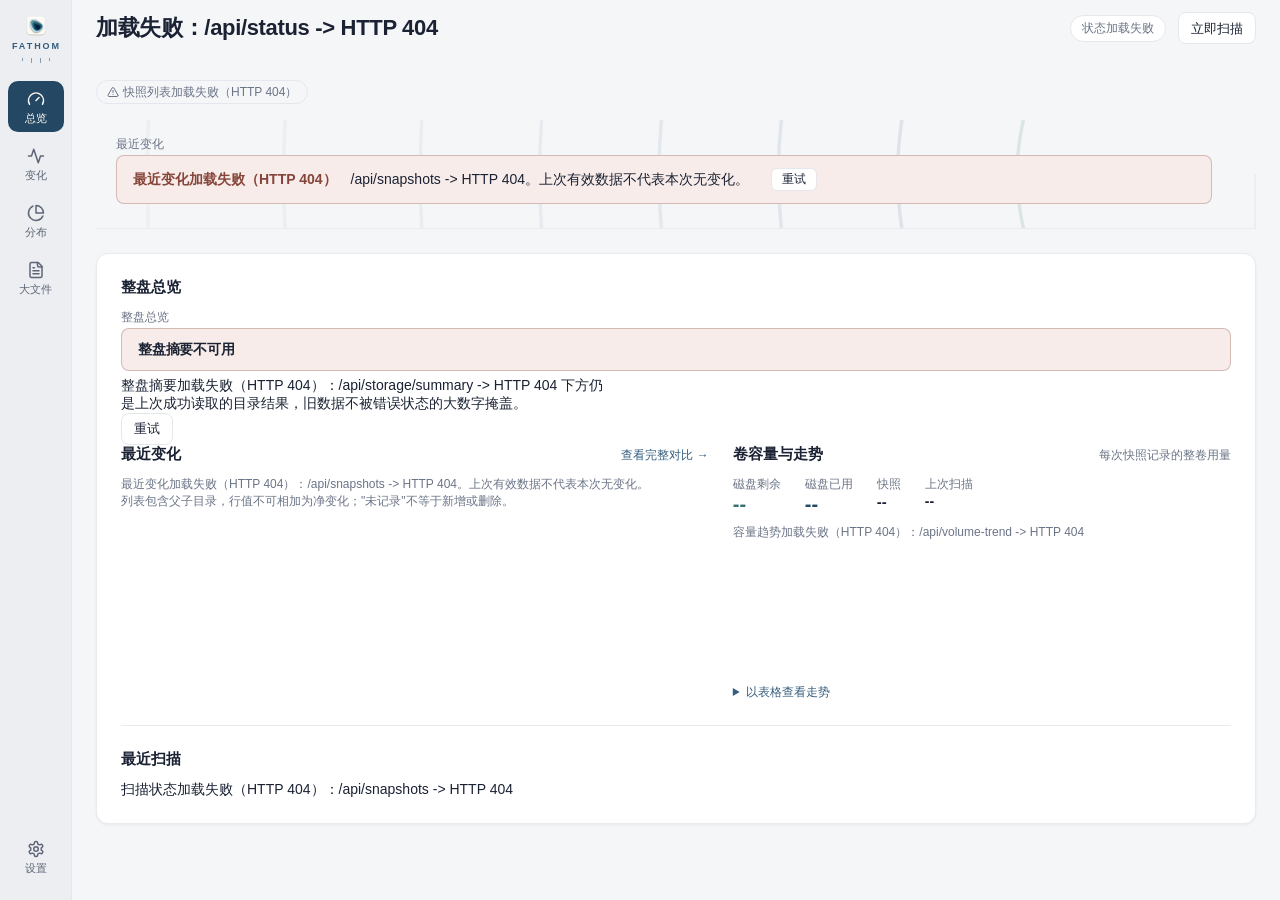
==== commit e57227be: "feat(overview): 整盘总览与变化入口 (ISS-158) 消费 157 的 /api/storage/summary，在总览首屏给一个主要结果与主按钮 「排查这次变化」；邻近显示范围、起" ====
--- a/frontend/index.html
+++ b/frontend/index.html
@@ -90,6 +90,12 @@
         <!-- ISS-105 表面层级：总览内容收进单张 L1 白卡；内部 L2 分组
              （最近变化 / 卷容量与走势 并排或上下，最近扫描在页脚组） -->
         <div class="surface">
+        <!-- ISS-158 整盘总览：首屏一个主要结果 + 「排查这次变化」主按钮。
+             容器/剩余/未知差额各自分别命名；未启用范围时不渲染整盘结论。 -->
+        <div class="panel" id="ov-panel-storage" data-test="storage-panel">
+          <div class="panel-head"><h2>整盘总览</h2></div>
+          <div id="overview-storage"><span class="dr-loading" data-dr-spin aria-hidden="true"></span>加载中…</div>
+        </div>
         <div class="ov-grid">
           <div class="panel" id="ov-panel-changes">
             <div class="panel-head">
@@ -359,11 +365,6 @@
                     aria-current="true" data-test="settings-nav-monitoring">
               <span class="settings-nav-icon" data-icon="scope"></span>
               <span class="settings-nav-label">监控</span>
-            </button>
-            <button type="button" class="settings-nav-item" data-section="scope"
-                    data-test="settings-nav-scope">
-              <span class="settings-nav-icon" data-icon="scope"></span>
-              <span class="settings-nav-label">范围与覆盖</span>
             </button>
             <button type="button" class="settings-nav-item" data-section="schedule"
                     data-test="settings-nav-schedule">
@@ -457,28 +458,27 @@
               </div>
               <!-- ISS-069 排除列表编辑器挂载点（运行期由 settings.js 注入） -->
               <div id="settings-monitor-extra"></div>
+              <!-- ISS-156 范围与覆盖：容器/卷发现 + 范围选择 + 计划预览 + 保存
+                   （只影响下一轮计划）+ 首次启用引导（首扫为独立明确动作）。
+                   作为「监控」分区内的独立面板承载，不新增左导航项：左导航保持
+                   ISS-087 六分区（既有 IA 合同与 217 项前端回归依赖该结构）。
+                   面板内容由 settings.js 按真实 discovery/plan/scope 载荷渲染，
+                   静态区只提供壳与无脚本兜底说明。 -->
+              <div class="panel scope-panel-wrap" aria-labelledby="settings-head-scope">
+                <div class="panel-head">
+                  <h2 id="settings-head-scope">范围与覆盖</h2>
+                  <p class="hint">选择要监控的范围与覆盖方式；保存只影响下一轮计划，不会立即扫描</p>
+                </div>
+                <div id="scope-panel" data-test="scope-panel">
+                  <p class="hint">正在读取容器与卷信息…</p>
+                </div>
+              </div>
               <!-- ISS-111：原监控分区末尾的「权限与覆盖」卡（ISS-091）数据已
                    迁入「权限」分区，原位置留一行交叉说明，避免两处重复。 -->
               <div class="panel perm-crossref">
                 <p class="hint" data-test="perm-crossref-note">最近扫描的读取受限与消失目录情况已移至「权限」分区。</p>
                 <button type="button" class="btn perm-crossref-btn" id="btn-goto-permissions"
                         data-test="perm-crossref-goto-btn">前往权限分区</button>
-              </div>
-            </section>
-
-            <!-- ISS-156 范围与覆盖：容器/卷发现 + 范围选择 + 计划预览 + 保存（只影响下一轮）
-                 + 首次启用引导（首扫为独立明确动作）。面板内容由 settings.js 按真实
-                 discovery/plan/scope 载荷渲染，静态区只提供壳与无脚本兜底说明。 -->
-            <section class="settings-section surface" data-section="scope"
-                     id="settings-section-scope" aria-labelledby="settings-head-scope" hidden>
-              <div class="panel">
-                <div class="panel-head">
-                  <h2 id="settings-head-scope">范围与覆盖</h2>
-                  <p class="hint">选择要监控的范围与覆盖方式；保存只影响下一轮计划，不会立即扫描</p>
-                </div>
-                <div id="scope-panel" data-test="scope-panel">
-                  <p class="hint">正在读取容器与卷信息…</p>
-                </div>
               </div>
             </section>
 
--- a/frontend/style.css
+++ b/frontend/style.css
@@ -1316,3 +1316,25 @@
 }
 .browse-snap-bar select { max-width: 320px; }
 .browse-snap-bar .hint { min-width: 0; word-break: break-word; }
+
+/* ===== ISS-158 整盘总览 =====
+   整盘读数与未知差额同屏；未知差额用中性可读块，绝不用「可回收/垃圾」
+   绿意措辞（那会把未知量说成可清理量）。长范围名靠 text-overflow 截断，
+   完整路径在 title 中，不撑破布局。 */
+.ov-unexplained {
+  margin-top: 10px;
+  padding: 10px 12px;
+  border: 1px solid var(--line, rgba(255, 255, 255, 0.12));
+  border-radius: 10px;
+}
+.ov-unexplained .rl { display: block; font-size: 12px; opacity: 0.72; }
+.ov-unexplained .rv { font-size: 22px; font-variant-numeric: tabular-nums; }
+.ov-unexplained[data-state="known"] { border-color: rgba(190, 140, 80, 0.4); }
+.ov-unexplained[data-state="unknown"] { border-style: dashed; }
+.ov-unexplained .hint { margin: 4px 0 0; }
+.ov-members { margin-top: 8px; font-size: 13px; opacity: 0.85; }
+#overview-storage [data-test="storage-meta"] {
+  overflow: hidden;
+  text-overflow: ellipsis;
+  white-space: nowrap;
+}
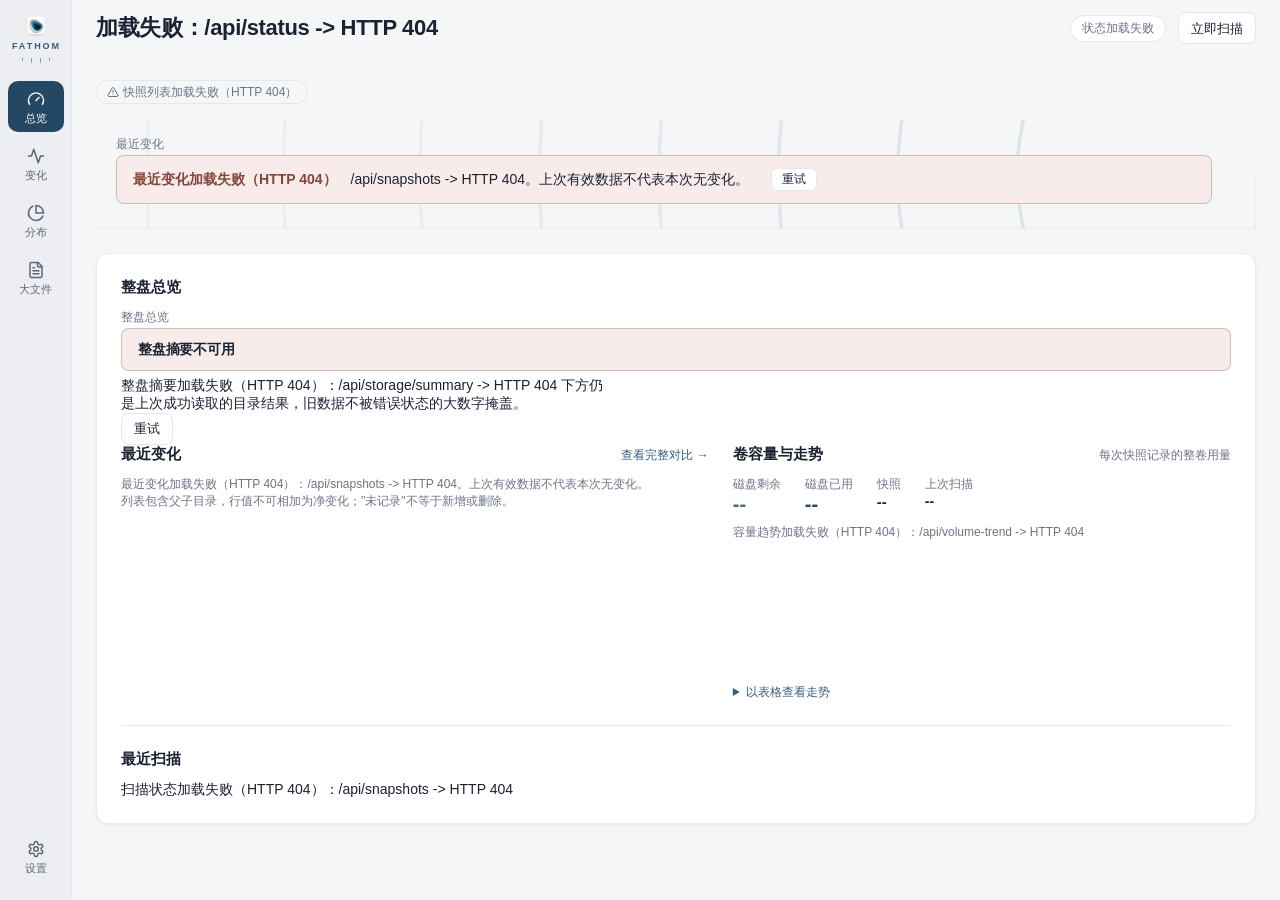
==== commit 7b001281: "docs(about): 关于区 blurb 承载 Disk Insight 定位（与 README tagline 同口径）" ====
--- a/frontend/index.html
+++ b/frontend/index.html
@@ -595,7 +595,7 @@
                   </div>
                 </div>
                 <p class="hint about-blurb">
-                  macOS 目录容量历史追踪工具：记录哪些目录在增长，把最近变化与历史证据放在一起，
+                  Disk Insight for macOS：记录哪些目录在增长，把最近变化与历史证据放在一起，
                   帮助理解空间去向。所有数据只存在你的机器上。
                 </p>
                 <!-- ISS-108：每项 = 键 + 值容器两节点成组（.about-meta-val 包住
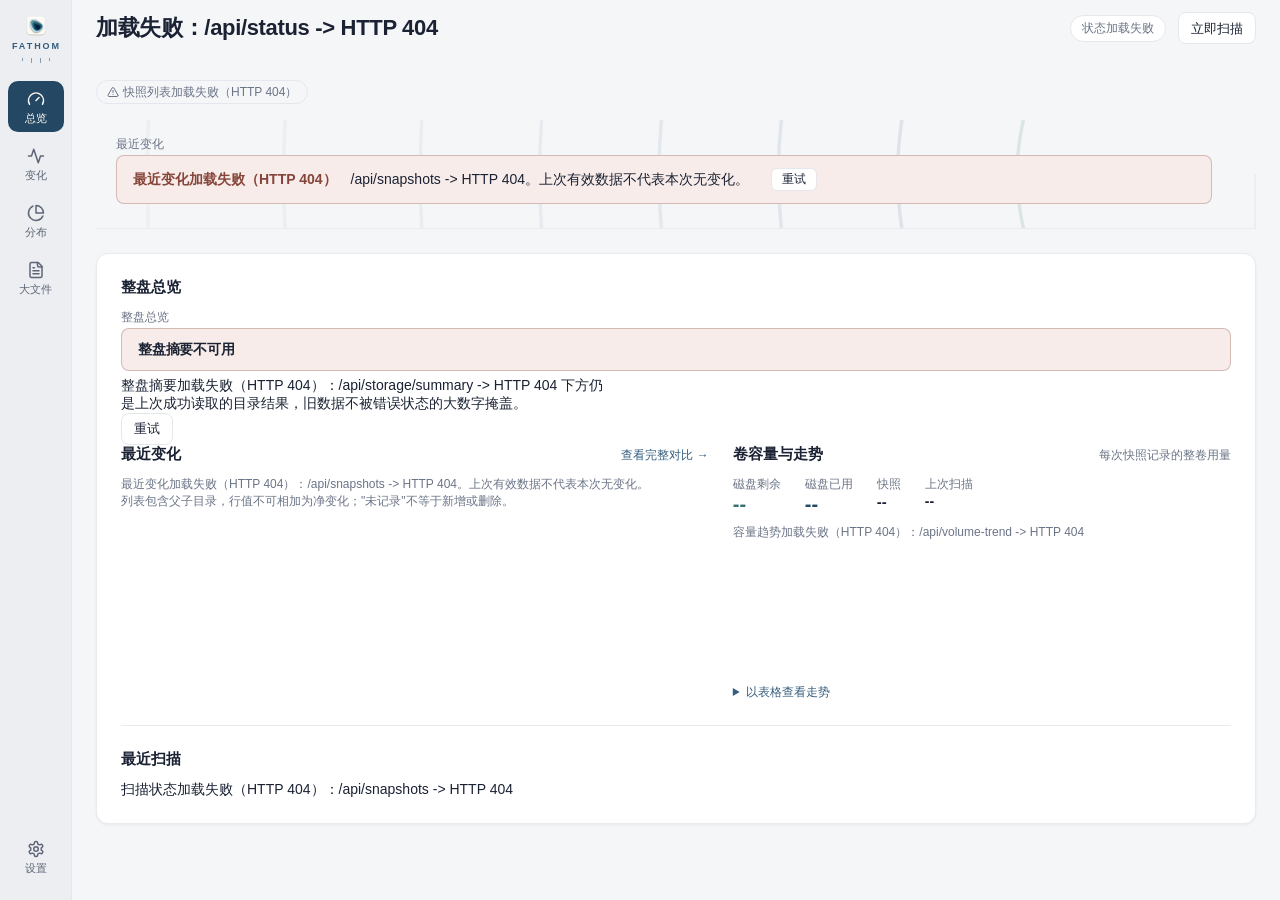
==== commit f44f9d5d: "fix(scan): default desktop collection to startup storage Resolve startup roots and stable volume ide" ====
--- a/frontend/index.html
+++ b/frontend/index.html
@@ -408,6 +408,21 @@
                  默认不占主视野。 -->
             <section class="settings-section surface" data-section="monitoring"
                      id="settings-section-monitoring" aria-labelledby="settings-head-monitoring">
+              <!-- ISS-156 范围与覆盖：容器/卷发现 + 范围选择 + 计划预览 + 保存
+                   （只影响下一轮计划）+ 首次启用引导（首扫为独立明确动作）。
+                   作为「监控」分区内的独立面板承载，不新增左导航项：左导航保持
+                   ISS-087 六分区（既有 IA 合同与 217 项前端回归依赖该结构）。
+                   面板内容由 settings.js 按真实 discovery/plan/scope 载荷渲染，
+                   静态区只提供壳与无脚本兜底说明。 -->
+              <div class="panel scope-panel-wrap" aria-labelledby="settings-head-scope">
+                <div class="panel-head">
+                  <h2 id="settings-head-scope">范围与覆盖</h2>
+                  <p class="hint">选择要监控的范围与覆盖方式；保存只影响下一轮计划，不会立即扫描</p>
+                </div>
+                <div id="scope-panel" data-test="scope-panel">
+                  <p class="hint">正在读取容器与卷信息…</p>
+                </div>
+              </div>
               <div class="panel">
                 <div class="panel-head">
                   <h2 id="settings-head-monitoring">监控设置</h2>
@@ -420,8 +435,8 @@
                       <input class="ctl-input cfg-wide" id="cfg-scan-root" type="text"
                              autocomplete="off" spellcheck="false" placeholder="例如 /Users/你/项目">
                       <p class="cfg-override" data-test="cfg-scan-root-override" hidden></p>
-                      <p class="cfg-desc">要追踪容量变化的文件夹。当前版本只监控一个根目录；
-                        更改根目录会形成新数据集，历史对比将中断。</p>
+                      <p class="cfg-desc">旧版单目录设置；整盘和多目录范围请在上方「范围与覆盖」中选择。
+                        更改范围会建立新基线，与原范围的历史对比将中断，原有历史保留。</p>
                     </div>
                   </div>
                   <div class="cfg-row">
@@ -458,21 +473,6 @@
               </div>
               <!-- ISS-069 排除列表编辑器挂载点（运行期由 settings.js 注入） -->
               <div id="settings-monitor-extra"></div>
-              <!-- ISS-156 范围与覆盖：容器/卷发现 + 范围选择 + 计划预览 + 保存
-                   （只影响下一轮计划）+ 首次启用引导（首扫为独立明确动作）。
-                   作为「监控」分区内的独立面板承载，不新增左导航项：左导航保持
-                   ISS-087 六分区（既有 IA 合同与 217 项前端回归依赖该结构）。
-                   面板内容由 settings.js 按真实 discovery/plan/scope 载荷渲染，
-                   静态区只提供壳与无脚本兜底说明。 -->
-              <div class="panel scope-panel-wrap" aria-labelledby="settings-head-scope">
-                <div class="panel-head">
-                  <h2 id="settings-head-scope">范围与覆盖</h2>
-                  <p class="hint">选择要监控的范围与覆盖方式；保存只影响下一轮计划，不会立即扫描</p>
-                </div>
-                <div id="scope-panel" data-test="scope-panel">
-                  <p class="hint">正在读取容器与卷信息…</p>
-                </div>
-              </div>
               <!-- ISS-111：原监控分区末尾的「权限与覆盖」卡（ISS-091）数据已
                    迁入「权限」分区，原位置留一行交叉说明，避免两处重复。 -->
               <div class="panel perm-crossref">
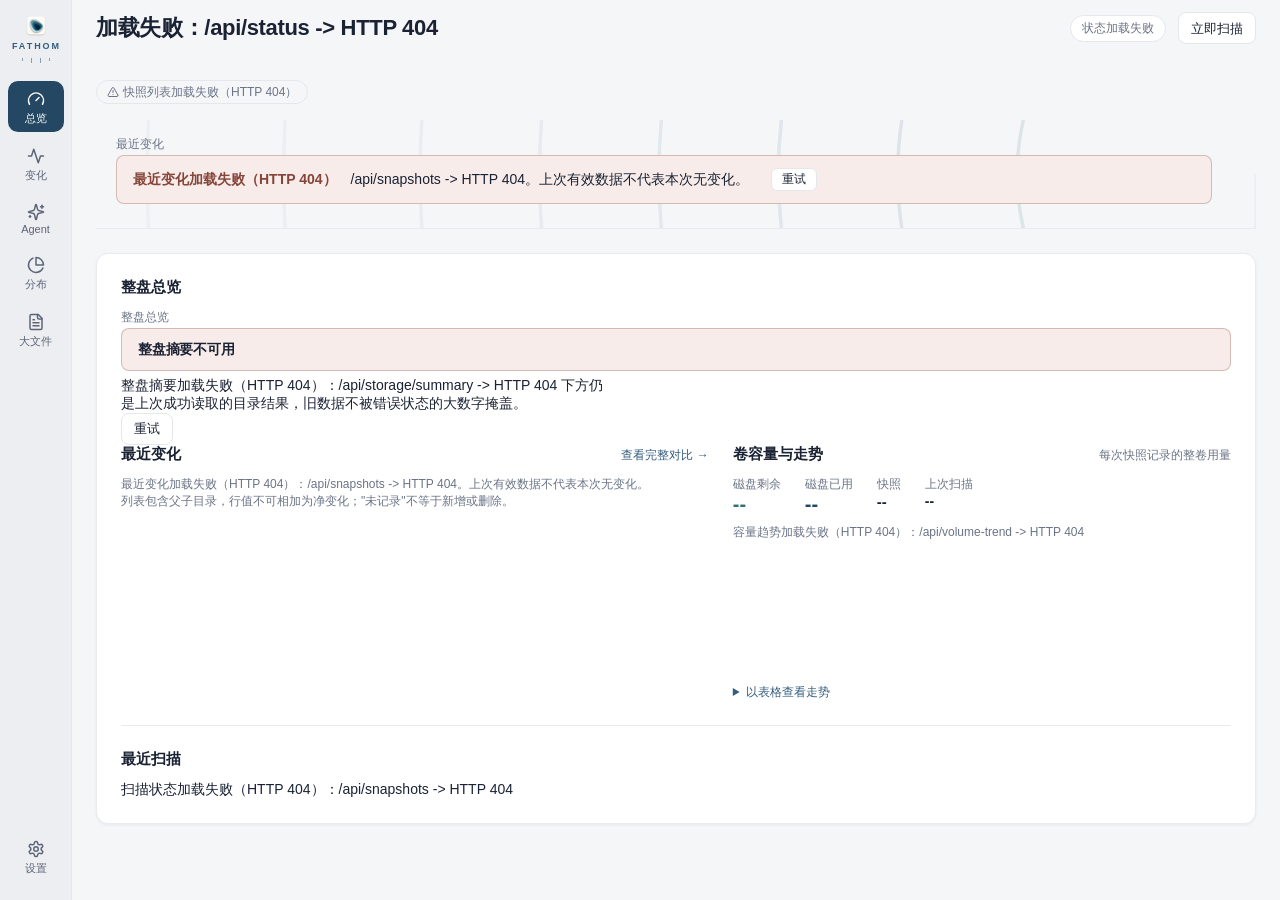
==== commit f51388e8: "feat(agent): add sidebar interpretation and history center" ====
--- a/frontend/index.html
+++ b/frontend/index.html
@@ -24,6 +24,9 @@
     </a>
     <a href="#/changes" data-page="changes" class="nav-item">
       <span class="nav-icon" data-icon="activity"></span><span class="nav-label">变化</span>
+    </a>
+    <a href="#/agent" data-page="agent" class="nav-item">
+      <span data-icon="sparkles"></span> Agent
     </a>
     <a href="#/browse" data-page="browse" class="nav-item">
       <span class="nav-icon" data-icon="pie"></span><span class="nav-label">分布</span>
@@ -353,6 +356,29 @@
             <tbody></tbody>
           </table>
         </div>
+        </div>
+      </section>
+
+      <section class="page hidden" id="page-agent">
+        <div class="surface">
+          <div class="panel">
+            <div class="panel-head"><h2>变化解读</h2><button type="button" class="btn" id="agent-settings">去设置配置</button></div>
+            <p class="hint" id="agent-engine-summary" data-test="agent-engine-summary">引擎状态读取中…</p>
+            <div class="controls agent-range-controls">
+              <label>基线 <select id="agent-a" aria-label="Agent 基线快照"></select></label>
+              <label>对比 <select id="agent-b" aria-label="Agent 对比快照"></select></label>
+              <button type="button" class="btn" id="agent-refresh">刷新</button>
+            </div>
+            <p class="hint" id="agent-range-status" role="status" aria-live="polite"></p>
+            <p class="hint" id="agent-opened-task" data-test="agent-opened-task"></p>
+          </div>
+          <div class="panel panel-divided" id="agent-analysis-panel"><div id="agent-analysis-body"></div></div>
+          <div class="panel panel-divided">
+            <div class="panel-head"><h2>任务与历史</h2><button type="button" class="btn" id="agent-history-refresh">刷新任务历史</button></div>
+            <p class="hint" id="agent-history-count"></p><p class="hint cfg-error" id="agent-history-error" role="status"></p>
+            <div class="agent-history-scroll"><table class="tbl" data-test="agent-history"><thead><tr><th>原区间</th><th>状态</th><th>引擎</th><th>创建时间</th></tr></thead><tbody id="agent-history-body"></tbody></table></div>
+            <button type="button" class="btn" id="agent-history-more" hidden>加载更多任务</button>
+          </div>
         </div>
       </section>
 
--- a/frontend/style.css
+++ b/frontend/style.css
@@ -1338,3 +1338,15 @@
   text-overflow: ellipsis;
   white-space: nowrap;
 }
+
+/* Agent 中心：长范围与历史在桌面最小视口内保持可读。 */
+.agent-range-controls { flex-wrap: wrap; }
+.agent-range-controls label { display:flex; align-items:center; gap:8px; min-width:0; }
+.agent-range-controls select { max-width:280px; min-width:120px; }
+.agent-history-scroll { overflow-x:auto; }
+#page-agent .tbl td { overflow-wrap:anywhere; }
+#page-agent .panel-head { flex-wrap:wrap; gap:8px; }
+/* .btn 的 display 覆盖 UA hidden；分页结束后必须确实收起加载更多。 */
+#agent-history-more[hidden] { display:none; }
+/* 查看原任务是历史列表主动作，不沿用悬停才显现的辅助按钮。 */
+#page-agent [data-agent-job] { opacity:1; white-space:nowrap; }
